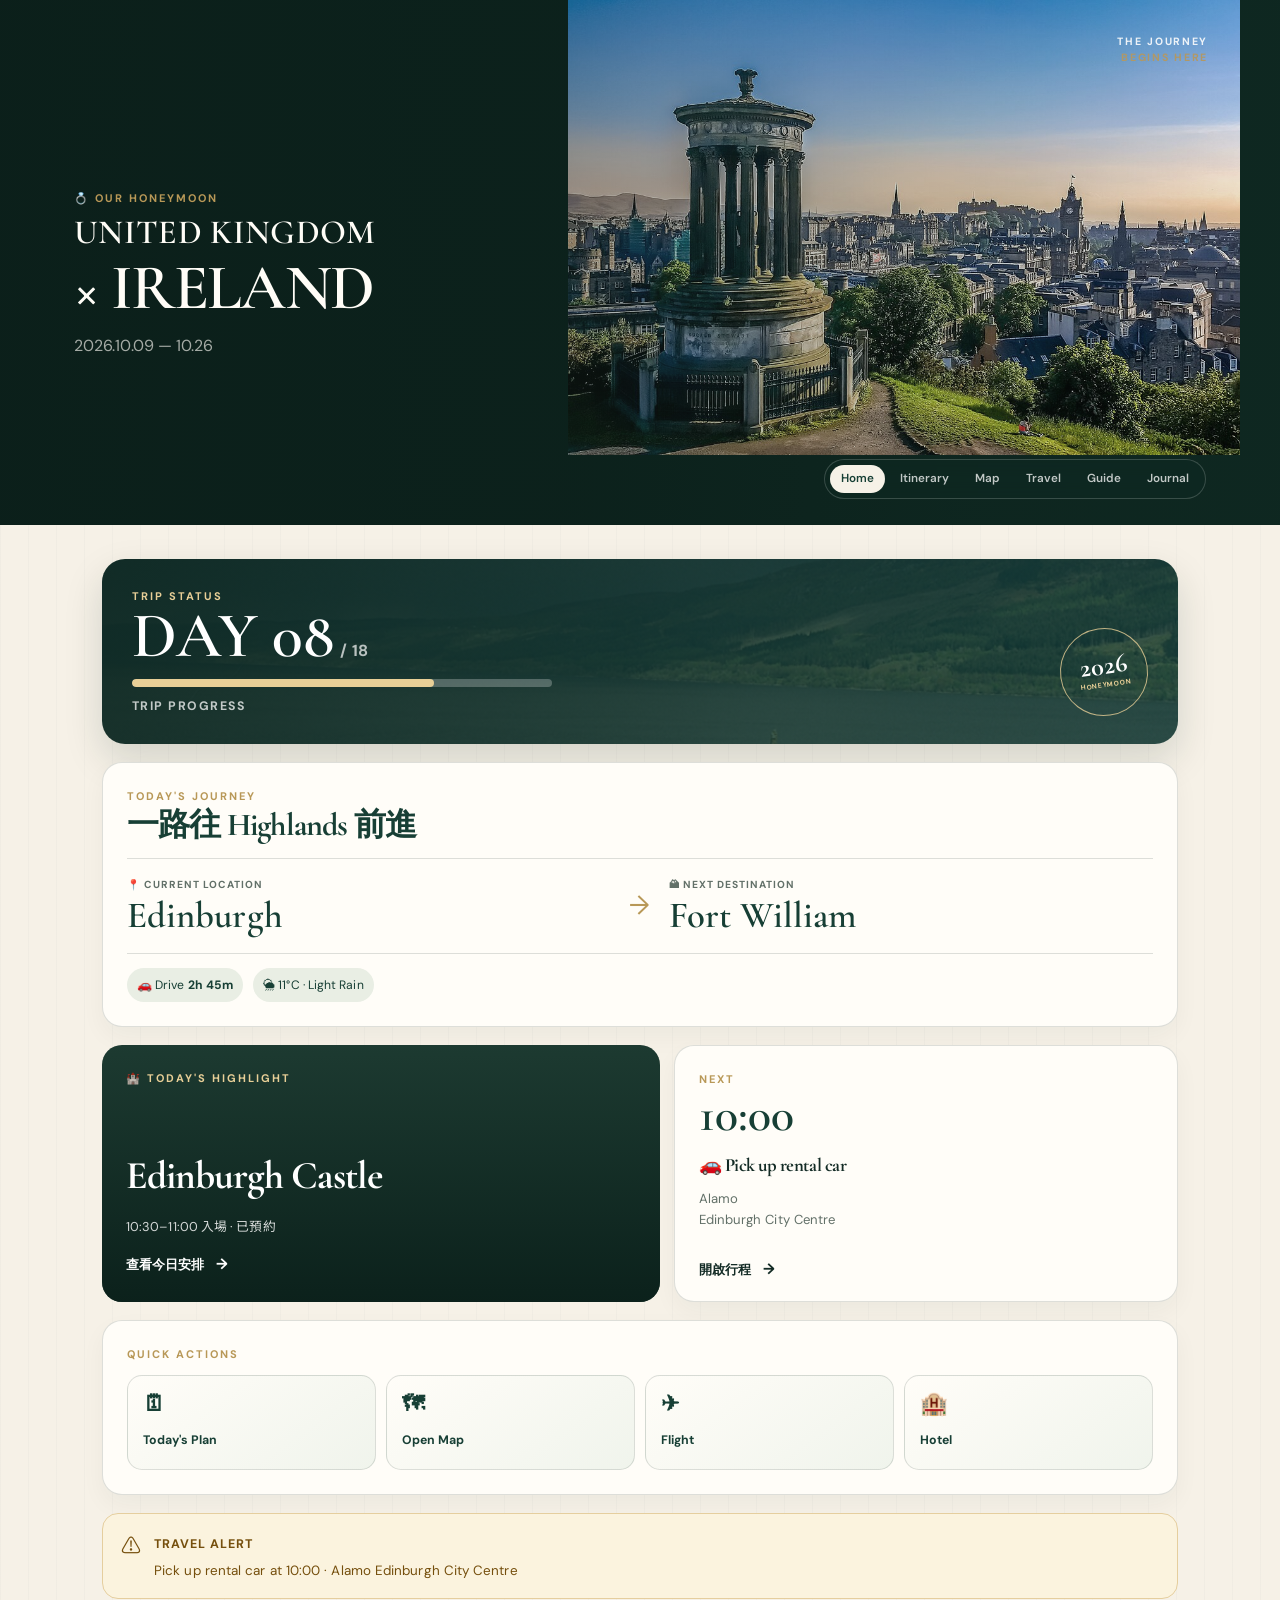
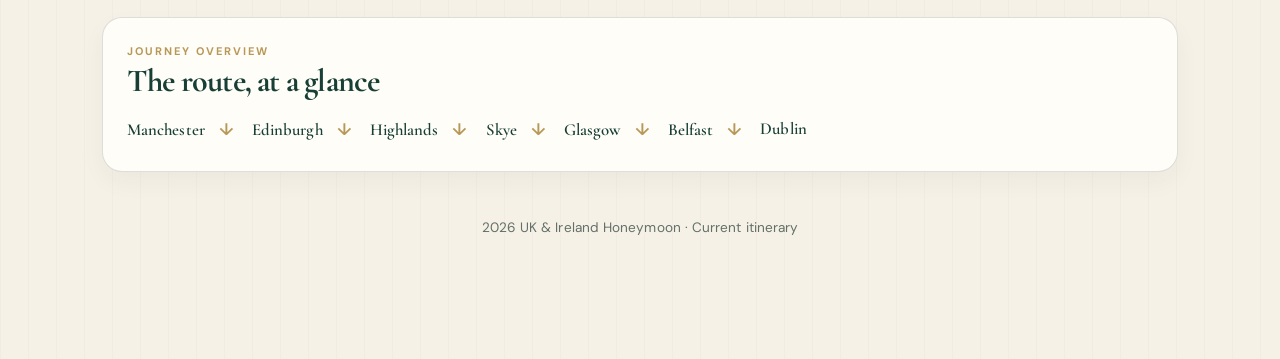
==== index.html @ 70e39053 "Add interactive honeymoon journey map" ====
<!DOCTYPE html>
<html lang="zh-Hant">
<head>
<meta charset="UTF-8">
<meta name="viewport" content="width=device-width, initial-scale=1.0">
<title>2026 英國・愛爾蘭蜜月｜Honeymoon Travel Journal</title>
<meta name="theme-color" content="#173f35">
<link rel="preconnect" href="https://fonts.googleapis.com">
<link rel="preconnect" href="https://fonts.gstatic.com" crossorigin>
<link href="https://fonts.googleapis.com/css2?family=Cormorant+Garamond:ital,wght@0,500;0,600;0,700;1,600&family=DM+Sans:wght@400;500;600;700&family=Noto+Sans+TC:wght@400;500;600;700&display=swap" rel="stylesheet">
<link rel="stylesheet" href="https://unpkg.com/leaflet@1.9.4/dist/leaflet.css">
<link rel="stylesheet" href="styles/app.css">
</head>
<body>
<div id="app"></div>
<script defer src="https://unpkg.com/leaflet@1.9.4/dist/leaflet.js"></script>
<script defer src="js/data/itinerary-data.js"></script>
<script defer src="js/components.js"></script>
<script defer src="js/app.js"></script>
<script defer src="js/journey-map.js"></script>
</body>
</html>
---- styles/app.css ----
:root {
    --bg: #f4f5f7;
    --card: #ffffff;
    --text: #202124;
    --muted: #6b7280;
    --border: #e1e4e8;
    --accent: #263238;
    --accent-light: #eceff1;

    --green: #2e7d32;
    --green-bg: #e8f5e9;

    --yellow: #a16207;
    --yellow-bg: #fff8e1;

    --blue: #1565c0;
    --blue-bg: #e3f2fd;

    --purple: #6a1b9a;
    --purple-bg: #f3e5f5;

    --red: #b91c1c;
    --red-bg: #ffebee;
}

* {
    box-sizing: border-box;
}

html {
    scroll-behavior: smooth;
}

body {
    margin: 0;
    background: var(--bg);
    color: var(--text);

    font-family:
        -apple-system,
        BlinkMacSystemFont,
        "Segoe UI",
        "Noto Sans TC",
        "Microsoft JhengHei",
        sans-serif;

    line-height: 1.65;
}

/* ==================================================
   HERO
================================================== */

.hero {
    background: linear-gradient(135deg, #263238, #455a64);
    color: white;
    padding: 42px 20px 36px;
}

.hero-inner {
    max-width: 1100px;
    margin: auto;
}

.hero h1 {
    margin: 0;
    font-size: clamp(2rem, 5vw, 3.2rem);
    letter-spacing: 1px;
}

.hero p {
    margin: 8px 0 0;
    opacity: .82;
}

.trip-summary {
    display: flex;
    flex-wrap: wrap;
    gap: 10px;
    margin-top: 24px;
}

.summary-pill {
    background: rgba(255,255,255,.12);
    border: 1px solid rgba(255,255,255,.18);
    padding: 7px 13px;
    border-radius: 999px;
    font-size: .9rem;
}

/* ==================================================
   MAIN
================================================== */

.container {
    max-width: 1100px;
    margin: auto;
    padding: 20px 16px 60px;
}

/* ==================================================
   TAB BAR
================================================== */

.tabs-wrapper {
    position: sticky;
    top: 0;
    z-index: 50;

    background: rgba(244,245,247,.96);
    backdrop-filter: blur(12px);

    border-bottom: 1px solid var(--border);
}

.skip-link {
    position: absolute;
    left: 12px;
    top: -48px;
    z-index: 100;
    padding: 8px 12px;
    border-radius: 8px;
    background: var(--accent);
    color: #fff;
    text-decoration: none;
    font-weight: 700;
}

.skip-link:focus {
    top: 12px;
}

.tabs {
    max-width: 1100px;
    margin: auto;

    display: flex;
    gap: 7px;

    overflow-x: auto;
    overflow-y: hidden;

    padding: 10px 8px 12px;

    scrollbar-width: thin;
    scrollbar-color: #9aa0a6 #e5e7eb;

    -webkit-overflow-scrolling: touch;

    white-space: nowrap;
}

.tabs::-webkit-scrollbar {
    height: 7px;
}

.tabs::-webkit-scrollbar-track {
    background: #e5e7eb;
    border-radius: 10px;
}

.tabs::-webkit-scrollbar-thumb {
    background: #9aa0a6;
    border-radius: 10px;
}

.tabs::-webkit-scrollbar-thumb:hover {
    background: #6b7280;
}

.tab {
    flex: 0 0 auto;

    border: 1px solid var(--border);
    background: white;
    color: var(--text);

    border-radius: 10px;

    padding: 8px 14px;

    cursor: pointer;

    font-family: inherit;
    font-size: .9rem;

    transition: .2s;
    white-space: nowrap;
}

.tab:hover {
    background: var(--accent-light);
}

.tab.active {
    background: var(--accent);
    color: white;
    border-color: var(--accent);
}

.tab:focus-visible,
.map-link:focus-visible,
.skip-link:focus-visible {
    outline: 3px solid #f59e0b;
    outline-offset: 2px;
}

/* ==================================================
   TAB CONTENT
================================================== */

.tab-content {
    display: none;
    animation: fade .25s ease;
}

.tab-content.active {
    display: block;
}

@keyframes fade {
    from {
        opacity: 0;
        transform: translateY(4px);
    }

    to {
        opacity: 1;
        transform: translateY(0);
    }
}

/* ==================================================
   DAY HEADER
================================================== */

.day-header {
    margin: 25px 0 18px;
}

.day-header .date {
    font-size: .95rem;
    color: var(--muted);
}

.sun-times {
    margin-top: 4px;
    color: var(--muted);
    font-size: .82rem;
}

.day-header h2 {
    margin: 3px 0;
    font-size: clamp(1.7rem, 4vw, 2.4rem);
}

.day-header .route {
    color: var(--muted);
}

.souvenir-hint {
    margin-top: 5px;
    color: #7c3aed;
    font-size: .82rem;
    font-weight: 700;
}

/* ==================================================
   CARD
================================================== */

.card {
    background: var(--card);
    border: 1px solid var(--border);

    border-radius: 16px;

    padding: 20px;
    margin: 15px 0;

    box-shadow: 0 3px 12px rgba(0,0,0,.04);
}

.card h3 {
    margin-top: 0;
    margin-bottom: 12px;
}

.grid {
    display: grid;
    grid-template-columns: repeat(2, minmax(0,1fr));
    gap: 15px;
}

@media (max-width: 700px) {
    .grid {
        grid-template-columns: 1fr;
    }
}

/* ==================================================
   TIMELINE
================================================== */

.timeline {
    position: relative;
    margin-top: 10px;
}

.timeline-item {
    display: grid;

    grid-template-columns: 130px minmax(0, 1fr);

    gap: 14px;

    position: relative;

    padding-bottom: 20px;
}

.timeline-item:last-child {
    padding-bottom: 0;
}

.timeline-item::before {
    content: "";

    position: absolute;

    left: 124px;
    top: 26px;
    bottom: 0;

    width: 1px;

    background: var(--border);
}

.timeline-item:last-child::before {
    display: none;
}

.time {
    font-weight: 700;
    color: var(--accent);

    text-align: right;

    padding: 2px 20px 0 0;
    white-space: nowrap;
}

.timeline-dot {
    position: absolute;

    left: 119px;
    top: 7px;

    width: 11px;
    height: 11px;

    background: var(--accent);

    border-radius: 50%;

    border: 2px solid white;

    box-shadow: 0 0 0 1px var(--accent);
}

.event {
    padding-left: 10px;
}

.event-title {
    font-weight: 700;
    font-size: 1.05rem;
    line-height: 1.45;
}

.event-title .optional {
    display: block;
    color: var(--muted);
    font-size: .86rem;
    font-weight: 600;
    margin-bottom: 2px;
}

.event-detail {
    color: var(--muted);
    font-size: .93rem;
    margin-top: 6px;
    line-height: 1.6;
}

/* ==================================================
   STATUS BADGES
================================================== */

.badge {
    display: inline-block;

    padding: 2px 8px;

    border-radius: 999px;

    font-size: .78rem;

    margin-left: 5px;

    vertical-align: middle;
}

.confirmed {
    background: var(--green-bg);
    color: var(--green);
}

.pending {
    background: var(--yellow-bg);
    color: var(--yellow);
}

.alt {
    background: var(--blue-bg);
    color: var(--blue);
}

.flight {
    background: var(--purple-bg);
    color: var(--purple);
}

.warning {
    background: var(--red-bg);
    color: var(--red);
}

/* ==================================================
   NOTES
================================================== */

.note {
    border-radius: 12px;

    padding: 13px 15px;

    margin-top: 13px;

    font-size: .94rem;
}

.note-yellow {
    background: var(--yellow-bg);
    border-left: 4px solid #eab308;
}

.note-blue {
    background: var(--blue-bg);
    border-left: 4px solid #2196f3;
}

.note-green {
    background: var(--green-bg);
    border-left: 4px solid #43a047;
}

.note-red {
    background: var(--red-bg);
    border-left: 4px solid #e53935;
}

.note-purple {
    background: var(--purple-bg);
    border-left: 4px solid #8e24aa;
}

/* ==================================================
   FLIGHT CARD
================================================== */

.flight-card {
    display: grid;

    grid-template-columns: 210px minmax(220px, 1fr) 110px;

    gap: 24px;

    align-items: center;

    padding: 20px 0;

    border-bottom: 1px solid var(--border);
}

.flight-card:last-child {
    border-bottom: none;
}

.flight-card.featured {
    padding: 18px 0;
}

/* Daily itinerary flight card */
.flight-card.day-flight {
    grid-template-columns: 180px minmax(240px, 1fr) 150px;
    gap: 0;
    overflow: hidden;
    margin-top: 14px;
    padding: 0;
    border: 1px solid #d8dee8;
    border-radius: 16px;
    background: #fff;
    box-shadow: 0 8px 22px rgba(15, 23, 42, .07);
}

.day-flight > div {
    padding: 20px;
}

.day-flight > div:first-child {
    align-self: stretch;
    display: flex;
    flex-direction: column;
    justify-content: center;
    background: #f8fafc;
}

.day-flight > div:nth-child(2) {
    align-self: center;
}

.day-flight > div:nth-child(2) .flight-route {
    font-size: 1.08rem;
}

.day-flight > div:nth-child(2) .flight-time {
    margin-top: 3px;
    color: #111827;
    font-size: 1.25rem;
    font-weight: 850;
}

.day-flight > div:nth-child(2) .flight-duration {
    margin-top: 6px;
}

.day-flight .flight-meta {
    position: relative;
    align-self: stretch;
    display: flex;
    flex-direction: column;
    justify-content: center;
    padding-left: 27px;
    border-left: 2px dashed #d8dee8;
    text-align: left;
    background: rgba(248, 250, 252, .72);
}

.day-flight .flight-meta::before {
    content: "CABIN / AIRCRAFT";
    margin-bottom: 7px;
    color: #94a3b8;
    font-size: .63rem;
    font-weight: 900;
    letter-spacing: .08em;
}

.day-flight.featured {
    border-color: #d8b4fe;
    background: linear-gradient(110deg, #fff 70%, #faf5ff);
}

.flight-identity {
    display: grid;
    grid-template-columns: 104px 1fr;
    gap: 12px;
    align-items: center;
}

.airline-logo {
    width: 104px;
    height: 48px;
    display: grid;
    place-items: center;
    padding: 9px 10px;
    border: 1px solid var(--border);
    border-radius: 12px;
    background: #fff;
    box-shadow: 0 5px 14px rgba(15, 23, 42, .08);
}

.airline-logo img {
    display: block;
    width: 100%;
    height: 100%;
    object-fit: contain;
}

.airline-name {
    color: var(--muted);
    font-size: .76rem;
    font-weight: 700;
    margin-top: 2px;
}

.flight-code {
    font-size: 1.15rem;
    font-weight: 800;
}

.flight-code-row {
    display: flex;
    align-items: center;
    gap: 7px;
    flex-wrap: wrap;
}

.flight-route {
    font-weight: 700;
}

.flight-time {
    color: var(--muted);
    font-size: .9rem;
}

.flight-meta {
    text-align: right;
    font-size: .9rem;
}

.cabin {
    font-weight: 700;
}

.aircraft {
    color: var(--muted);
}

.flight-duration {
    font-weight: 700;
    font-size: .88rem;
    color: var(--muted);
}

.flight-aircraft-full {
    color: var(--muted);
    font-size: .82rem;
}

.flight-ticket-list {
    display: grid;
    gap: 14px;
    margin: 18px 0;
}

.flight-card.flight-ticket {
    position: relative;
    grid-template-columns: 230px minmax(220px, 1fr) 180px;
    gap: 0;
    overflow: hidden;
    padding: 0;
    border: 1px solid #d8dee8;
    border-radius: 17px;
    background: #fff;
    box-shadow: 0 8px 22px rgba(15, 23, 42, .07);
}

.flight-card.flight-ticket:last-child {
    border-bottom: 1px solid #d8dee8;
}

.flight-card.flight-ticket.featured {
    padding: 0;
    border-color: #d8b4fe;
    background: linear-gradient(110deg, #fff 70%, #faf5ff);
}

.flight-ticket .flight-identity {
    align-self: stretch;
    padding: 18px;
    background: #f8fafc;
}

.flight-ticket .flight-leg {
    align-self: center;
    padding: 18px 24px;
}

.flight-ticket .flight-route {
    font-size: 1.08rem;
    letter-spacing: .01em;
}

.flight-ticket .flight-time {
    margin-top: 4px;
    color: #111827;
    font-size: 1.05rem;
    font-weight: 800;
}

.flight-ticket .flight-duration {
    margin-top: 6px;
    color: var(--muted);
}

.flight-ticket .flight-duration::before {
    content: "✦ ";
    color: #7c3aed;
}

.flight-ticket .flight-meta {
    position: relative;
    align-self: stretch;
    display: flex;
    flex-direction: column;
    justify-content: center;
    padding: 18px 20px 18px 27px;
    border-left: 2px dashed #d8dee8;
    text-align: left;
    background: rgba(248, 250, 252, .7);
}

.flight-ticket .flight-meta::before {
    content: "CABIN / AIRCRAFT";
    margin-bottom: 8px;
    color: #94a3b8;
    font-size: .65rem;
    font-weight: 900;
    letter-spacing: .08em;
}

.flight-ticket .flight-meta::after {
    content: "";
    position: absolute;
    top: 50%;
    left: -7px;
    width: 12px;
    height: 12px;
    border: 1px solid #d8dee8;
    border-radius: 50%;
    background: #eef0f2;
    transform: translateY(-50%);
}

.flight-ticket .cabin {
    font-size: 1rem;
}

.flight-ticket .aircraft {
    margin-top: 3px;
    font-size: .82rem;
}

.flight-section-title {
    display: flex;
    align-items: center;
    justify-content: space-between;
    gap: 12px;
}

.flight-badge {
    display: inline-block;
    padding: 3px 9px;
    border-radius: 999px;
    font-size: .75rem;
    font-weight: 700;
    background: var(--purple-bg);
    color: var(--purple);
}

/* ==================================================
   FLIGHT ANALYSIS
================================================== */

.flight-stats {
    display: grid;
    grid-template-columns: repeat(4, minmax(0,1fr));
    gap: 12px;
    margin: 18px 0;
}

.flight-stat {
    background: #f8fafc;
    border: 1px solid var(--border);
    border-radius: 14px;
    padding: 14px;
}

.flight-stat .number {
    font-size: 1.5rem;
    font-weight: 800;
    line-height: 1.2;
}

.flight-stat .label {
    color: var(--muted);
    font-size: .84rem;
    margin-top: 4px;
}

.flight-highlight {
    display: grid;
    grid-template-columns: repeat(2, minmax(0,1fr));
    gap: 12px;
    margin-top: 15px;
}

.flight-highlight-item {
    border: 1px solid var(--border);
    border-radius: 13px;
    padding: 13px 15px;
    background: #fff;
}

.flight-highlight-title {
    font-weight: 800;
}

.flight-highlight-detail {
    color: var(--muted);
    font-size: .9rem;
}

.connection-strip {
    display: flex;
    flex-wrap: wrap;
    gap: 8px;
    margin-top: 14px;
}

.connection-chip {
    padding: 7px 10px;
    border-radius: 10px;
    background: #f8fafc;
    border: 1px solid var(--border);
    font-size: .85rem;
}

.layover-grid {
    display: grid;
    grid-template-columns: repeat(2, minmax(0, 1fr));
    gap: 12px;
    margin-top: 14px;
}

.place-photo {
    margin: 14px 0 18px;
    border-radius: 16px;
    overflow: hidden;
    border: 1px solid var(--border);
    background: var(--surface-soft);
}

.place-photo img {
    display: block;
    width: 100%;
    height: clamp(190px, 32vw, 360px);
    object-fit: cover;
}

.place-photo.compact img {
    height: clamp(170px, 24vw, 260px);
}

.place-photo figcaption {
    padding: 7px 11px;
    color: var(--muted);
    font-size: .72rem;
    text-align: right;
}

.place-photo figcaption a {
    color: inherit;
}

.point-photo-grid {
    display: grid;
    grid-template-columns: repeat(3, minmax(0, 1fr));
    gap: 10px;
    margin: 14px 0;
}

.point-photo-grid figure {
    margin: 0;
}

.point-photo-grid img {
    width: 100%;
    height: 150px;
    object-fit: cover;
    border-radius: 10px;
    display: block;
}

.point-photo-grid figcaption {
    font-size: .78rem;
    color: var(--muted);
    margin-top: 4px;
}

@media (max-width: 700px) {
    .point-photo-grid {
        grid-template-columns: repeat(2, minmax(0, 1fr));
    }
    .point-photo-grid img {
        height: 120px;
    }
}

.option-photo {
    display: block;
    width: 100%;
    height: 145px;
    object-fit: cover;
    border-radius: 10px;
    margin: 10px 0 8px;
}

.layover-option {
    padding: 16px;
    border: 1px solid var(--border);
    border-radius: 14px;
    background: #fff;
}

.layover-option.recommended {
    border-color: #86efac;
    background: linear-gradient(135deg, #f0fdf4, #fff);
}

.layover-option-title {
    font-weight: 850;
}

.layover-option-meta {
    margin-top: 5px;
    color: var(--muted);
    font-size: .84rem;
}

.layover-option a {
    display: inline-block;
    margin-top: 10px;
    color: #2563eb;
    font-size: .84rem;
    font-weight: 800;
    text-decoration: none;
}

.layover-option a:hover {
    text-decoration: underline;
}

/* ==================================================
   RAIL TICKET
================================================== */

.rail-ticket {
    display: grid;
    grid-template-columns: 150px minmax(0, 1fr);
    overflow: hidden;
    margin: 18px 0 4px;
    border: 1px solid #c7d2fe;
    border-radius: 20px;
    background: linear-gradient(135deg, #ffffff, #f8faff);
    box-shadow: 0 14px 35px rgba(49, 46, 129, .12);
}

.rail-ticket-stub {
    position: relative;
    display: flex;
    flex-direction: column;
    justify-content: space-between;
    min-height: 230px;
    padding: 22px;
    color: #fff;
    background: linear-gradient(160deg, #312e81, #5b21b6);
}

.rail-ticket-stub::after {
    content: "";
    position: absolute;
    top: 14px;
    right: -1px;
    bottom: 14px;
    border-right: 2px dashed rgba(255,255,255,.55);
}

.rail-ticket-status {
    width: fit-content;
    padding: 5px 9px;
    border-radius: 999px;
    background: #dcfce7;
    color: #166534;
    font-size: .74rem;
    font-weight: 900;
}

.rail-ticket-code {
    font-size: 1.75rem;
    font-weight: 900;
    letter-spacing: -.04em;
}

.rail-ticket-operator {
    font-size: .76rem;
    color: rgba(255,255,255,.78);
}

.rail-ticket-main {
    padding: 22px 26px;
}

.rail-ticket-date {
    display: flex;
    justify-content: space-between;
    gap: 12px;
    color: var(--muted);
    font-size: .82rem;
    font-weight: 700;
    text-transform: uppercase;
    letter-spacing: .04em;
}

.rail-ticket-route {
    display: grid;
    grid-template-columns: minmax(0, 1fr) 90px minmax(0, 1fr);
    gap: 14px;
    align-items: center;
    margin: 25px 0;
}

.rail-ticket-stop:last-child {
    text-align: right;
}

.rail-ticket-time {
    font-size: clamp(2rem, 5vw, 3.1rem);
    font-weight: 900;
    line-height: 1;
    letter-spacing: -.05em;
}

.rail-ticket-station {
    margin-top: 7px;
    color: var(--muted);
    font-size: .86rem;
    font-weight: 700;
}

.rail-ticket-line {
    text-align: center;
    color: #4f46e5;
    font-size: 1.35rem;
}

.rail-ticket-line::after {
    content: "";
    display: block;
    height: 2px;
    margin-top: -12px;
    background: linear-gradient(90deg, #c7d2fe, #4f46e5, #c7d2fe);
}

.rail-ticket-details {
    display: flex;
    flex-wrap: wrap;
    gap: 8px;
}

.rail-ticket-detail {
    padding: 7px 10px;
    border-radius: 9px;
    background: #eef2ff;
    color: #3730a3;
    font-size: .8rem;
    font-weight: 800;
}

/* ==================================================
   MATCH HERO
================================================== */

.match-hero {
    position: relative;
    overflow: hidden;
    border-radius: 18px;
    min-height: 390px;
    margin: 18px 0;
    background: #263238;
    box-shadow: 0 8px 25px rgba(0,0,0,.12);
}

.match-image {
    width: 100%;
    height: 390px;
    object-fit: cover;
    display: block;
}

.match-overlay {
    position: absolute;
    inset: 0;

    display: flex;
    flex-direction: column;
    justify-content: center;

    padding: 30px;

    color: white;

    background:
        linear-gradient(
            90deg,
            rgba(0,0,0,.82) 0%,
            rgba(0,0,0,.58) 48%,
            rgba(0,0,0,.20) 100%
        );
}

.match-competition {
    font-size: .8rem;
    letter-spacing: 1.5px;
    font-weight: 800;
    opacity: .8;
    margin-bottom: 18px;
}

.match-teams {
    display: flex;
    align-items: center;
    gap: 20px;
}

.match-team {
    min-width: 180px;
}

.team-name {
    font-size: clamp(1.5rem, 4vw, 2.5rem);
    font-weight: 900;
    line-height: 1.15;
}

.team-role {
    margin-top: 5px;
    font-size: .72rem;
    font-weight: 800;
    letter-spacing: 1px;
    opacity: .65;
}

.match-vs {
    font-size: 1.4rem;
    font-weight: 900;
    opacity: .7;
}

.match-date {
    margin-top: 22px;
    font-size: .95rem;
}

.match-time {
    margin-top: 2px;
    font-size: 2rem;
    font-weight: 900;
}

.match-time span {
    font-size: .85rem;
    opacity: .7;
    margin-left: 4px;
}

.match-venue {
    margin-top: 5px;
    font-size: .95rem;
    opacity: .85;
}

/* ==================================================
   MATCH INFO
================================================== */

.match-info-grid {
    display: grid;
    grid-template-columns: repeat(4, minmax(0,1fr));
    gap: 10px;
    margin: 15px 0;
}

.match-info-card {
    background: white;
    border: 1px solid var(--border);
    border-radius: 13px;
    padding: 13px;

    display: flex;
    align-items: center;
    gap: 10px;
}

.match-info-icon {
    font-size: 1.4rem;
}

.match-info-label {
    color: var(--muted);
    font-size: .75rem;
}

.match-info-value {
    font-weight: 800;
    font-size: .9rem;
}

/* ==================================================
   MATCH SCOREBOARD
================================================== */

.match-scoreboard {
    display: grid;
    grid-template-columns: 1fr 130px 1fr;
    align-items: center;

    background: #f8fafc;
    border: 1px solid var(--border);
    border-radius: 15px;

    padding: 20px;
    margin: 15px 0;
}

.match-side {
    text-align: center;
}

.match-side-name {
    font-weight: 900;
    font-size: 1.15rem;
}

.match-side-label {
    color: var(--muted);
    font-size: .8rem;
    margin-top: 3px;
}

.match-center {
    text-align: center;
}

.match-center-date {
    color: var(--muted);
    font-size: .8rem;
}

.match-center-vs {
    font-size: 1.5rem;
    font-weight: 900;
    margin: 3px 0;
}

.match-center-time {
    font-weight: 800;
}

/* ==================================================
   OVERVIEW
================================================== */

.overview-table {
    width: 100%;

    border-collapse: collapse;

    background: white;

    border-radius: 14px;

    overflow: hidden;

    border: 1px solid var(--border);
}

.overview-table th,
.overview-table td {
    padding: 11px 13px;

    border-bottom: 1px solid var(--border);

    text-align: left;

    vertical-align: top;
}

.overview-table th {
    background: #eef0f2;
}

.overview-table tr:last-child td {
    border-bottom: none;
}

.stay-grid {
    display: grid;
    grid-template-columns: repeat(2, minmax(0, 1fr));
    gap: 12px;
    margin-top: 16px;
}

.stay-card {
    padding: 15px;
    border: 1px solid var(--border);
    border-radius: 14px;
    background: #fff;
}

.stay-card.confirmed-stay {
    border-color: #86efac;
    background: linear-gradient(135deg, #f0fdf4, #fff);
}

.stay-card-head {
    display: flex;
    align-items: center;
    justify-content: space-between;
    gap: 10px;
    margin-bottom: 7px;
}

.stay-date {
    color: var(--muted);
    font-size: .8rem;
    font-weight: 800;
}

.stay-name {
    font-weight: 850;
}

.stay-address {
    margin-top: 5px;
    color: var(--muted);
    font-size: .85rem;
}

.map-link {
    display: inline-block;
    margin-top: 9px;
    color: #2563eb;
    font-size: .84rem;
    font-weight: 800;
    text-decoration: none;
}

.map-link:hover {
    text-decoration: underline;
}

/* ==================================================
   IMAGE CREDIT
================================================== */

.image-credit {
    margin: 15px 0 0;
    color: var(--muted);
    font-size: .75rem;
}

/* ==================================================
   FOOTER
================================================== */

.footer {
    text-align: center;

    color: var(--muted);

    margin-top: 45px;

    font-size: .85rem;
}

/* ==================================================
   MOBILE
================================================== */

@media (max-width: 800px) {

    .flight-stats {
        grid-template-columns: repeat(2, minmax(0,1fr));
    }

    .match-info-grid {
        grid-template-columns: repeat(2, minmax(0,1fr));
    }

    .layover-grid {
        grid-template-columns: 1fr;
    }
}

@media (max-width: 650px) {

    .flight-card {
        grid-template-columns: 1fr auto;
        gap: 14px;
        align-items: start;
    }

    .flight-identity {
        grid-column: 1 / -1;
    }

    .flight-meta {
        grid-column: 2;
        grid-row: 2;
    }

    .flight-card.day-flight {
        grid-template-columns: 1fr;
        gap: 0;
    }

    .day-flight > div,
    .day-flight .flight-meta {
        grid-column: 1;
        padding: 15px 16px;
    }

    .day-flight .flight-meta {
        grid-row: auto;
        flex-direction: row;
        align-items: center;
        justify-content: flex-start;
        gap: 8px;
        border-top: 2px dashed #d8dee8;
        border-left: 0;
    }

    .day-flight .flight-meta::before {
        margin: 0 auto 0 0;
    }

    .flight-card.flight-ticket {
        grid-template-columns: 1fr;
    }

    .flight-ticket .flight-identity,
    .flight-ticket .flight-leg,
    .flight-ticket .flight-meta {
        grid-column: 1;
    }

    .flight-ticket .flight-identity {
        padding: 15px;
    }

    .flight-ticket .flight-leg {
        padding: 16px;
    }

    .flight-ticket .flight-meta {
        grid-row: auto;
        flex-direction: row;
        align-items: center;
        justify-content: flex-start;
        gap: 8px;
        padding: 13px 16px;
        border-top: 2px dashed #d8dee8;
        border-left: 0;
    }

    .flight-ticket .flight-meta::before {
        margin: 0 auto 0 0;
    }

    .flight-ticket .flight-meta::after {
        top: -7px;
        left: 50%;
        transform: translateX(-50%);
    }

    .flight-ticket .aircraft {
        margin-top: 0;
    }

}

@media (max-width: 600px) {

    .hero {
        padding: 30px 16px;
    }

    .container {
        padding: 14px 10px 50px;
    }

    .card {
        padding: 16px;
        border-radius: 13px;
    }

    .timeline-item {
        grid-template-columns: 108px minmax(0, 1fr);
    }

    .timeline-item::before {
        left: 102px;
    }

    .timeline-dot {
        left: 97px;
    }

    .time {
        font-size: .82rem;
        padding-right: 12px;
        white-space: normal;
        overflow-wrap: anywhere;
        word-break: break-word;
        line-height: 1.35;
    }

    .event {
        min-width: 0;
        padding-left: 4px;
    }

    .event-detail,
    .event-title,
    .note,
    .map-link {
        overflow-wrap: anywhere;
        word-break: break-word;
    }

    .note {
        font-size: .9rem;
        line-height: 1.55;
    }

    .place-photo,
    .place-photo img,
    .point-photo-grid img {
        max-width: 100%;
        height: auto;
    }

    .overview-table {
        font-size: .88rem;
        display: block;
        width: 100%;
        overflow-x: auto;
        -webkit-overflow-scrolling: touch;
    }

    .overview-table th,
    .overview-table td {
        padding: 9px;
    }

    .flight-card,
    .flight-ticket,
    .rail-ticket,
    .match-hero,
    .match-image {
        max-width: 100%;
    }

    .stay-grid {
        grid-template-columns: 1fr;
    }

    .flight-highlight {
        grid-template-columns: 1fr;
    }

    .rail-ticket {
        grid-template-columns: 1fr;
    }

    .rail-ticket-stub {
        min-height: 0;
        padding: 16px 18px;
        flex-direction: row;
        align-items: center;
        gap: 12px;
    }

    .rail-ticket-stub::after {
        top: auto;
        left: 14px;
        right: 14px;
        bottom: -1px;
        border-right: 0;
        border-bottom: 2px dashed rgba(255,255,255,.55);
    }

    .rail-ticket-main {
        padding: 20px 18px;
    }

    .rail-ticket-route {
        grid-template-columns: 1fr 46px 1fr;
        gap: 7px;
        margin: 22px 0;
    }

    .rail-ticket-time {
        font-size: 2rem;
    }

    .rail-ticket-station {
        font-size: .72rem;
    }

    .match-hero,
    .match-image {
        min-height: 430px;
        height: 430px;
    }

    .match-overlay {
        padding: 22px;
        justify-content: flex-end;
        padding-bottom: 28px;
    }

    .match-teams {
        display: grid;
        grid-template-columns: minmax(0, 1fr) auto minmax(0, 1fr);
        gap: 10px;
        width: 100%;
    }

    .match-team {
        min-width: 0;
        text-align: center;
    }

    .team-name {
        font-size: 1.35rem;
        overflow-wrap: anywhere;
    }

    .match-vs {
        font-size: 1rem;
    }

    .match-scoreboard {
        grid-template-columns: 1fr;
        gap: 14px;
    }

    .match-center {
        order: -1;
    }
}

/* ==================================================
   2026 HONEYMOON JOURNAL APP SHELL
================================================== */
:root {
    --ink: #132b25;
    --forest: #173f35;
    --forest-deep: #0f2922;
    --navy: #14283a;
    --ivory: #f6f1e7;
    --paper: #fffdf8;
    --sage: #aab8a0;
    --sage-soft: #e9eee4;
    --gold: #b89857;
    --gold-soft: #f1e7cf;
    --line: rgba(20, 40, 32, .14);
    --bg: var(--ivory);
    --card: var(--paper);
    --text: var(--ink);
    --muted: #627068;
    --border: var(--line);
    --accent: var(--forest);
    --accent-light: var(--sage-soft);
}

body {
    font-family: "DM Sans", "Noto Sans TC", -apple-system, BlinkMacSystemFont, "Segoe UI", sans-serif;
    letter-spacing: .005em;
    background:
        radial-gradient(circle at 8% 0%, rgba(184, 152, 87, .11), transparent 23rem),
        linear-gradient(90deg, rgba(23,63,53,.025) 1px, transparent 1px),
        var(--ivory);
    background-size: auto, 28px 28px, auto;
}

h1, h2, h3, .hero h1, .day-header h2, .section-heading h2 {
    font-family: "Cormorant Garamond", "Noto Serif TC", Georgia, serif;
    letter-spacing: -.025em;
}

.hero {
    position: relative;
    overflow: hidden;
    min-height: 525px;
    padding: 0;
    color: var(--paper);
    background: var(--forest-deep);
}

.hero::after {
    content: "";
    position: absolute;
    inset: 0;
    pointer-events: none;
    background: linear-gradient(90deg, rgba(11, 31, 26, .95) 0%, rgba(11,31,26,.78) 45%, rgba(11,31,26,.32) 75%, rgba(11,31,26,.18));
}

.hero-inner {
    position: relative;
    z-index: 1;
    display: grid;
    grid-template-columns: minmax(0, .96fr) minmax(350px, .7fr);
    max-width: 1200px;
    min-height: 455px;
    padding: 78px 34px 96px;
}

.hero-copy { align-self: end; max-width: 650px; }
.eyebrow, .dashboard-kicker {
    color: var(--gold);
    font-size: .69rem;
    font-weight: 700;
    letter-spacing: .18em;
    text-transform: uppercase;
}
.hero h1 {
    max-width: 610px;
    margin: 12px 0 10px;
    color: #fffdf7;
    font-size: clamp(3.1rem, 5vw, 4.75rem);
    font-weight: 600;
    line-height: .84;
}
.hero h1 span { display: block; font-size: .53em; margin-bottom: 13px; letter-spacing: .01em; }
.hero p { max-width: 450px; margin: 18px 0 0; color: rgba(255,253,247,.77); font-size: 1rem; }
.hero-visual {
    position: absolute;
    inset: 0 0 0 44%;
    background: linear-gradient(90deg, rgba(15,41,34,.36), rgba(15,41,34,.05)), url("../assets/trip/edinburgh.jpg") center / cover no-repeat;
    filter: saturate(.8) contrast(.98);
}
.hero-visual-label {
    position: absolute;
    right: 32px;
    top: 34px;
    color: rgba(255,255,255,.9);
    font-size: .66rem;
    font-weight: 700;
    letter-spacing: .16em;
    line-height: 1.55;
    text-align: right;
}
.hero-visual-label span { color: var(--gold); }
.trip-summary { gap: 8px; margin-top: 27px; }
.summary-pill {
    padding: 7px 11px;
    border: 1px solid rgba(255,253,247,.24);
    border-radius: 999px;
    color: rgba(255,253,247,.94);
    background: rgba(255,253,247,.07);
    font-size: .69rem;
    font-weight: 700;
    letter-spacing: .07em;
}

.journal-nav {
    position: absolute;
    z-index: 2;
    right: max(22px, calc((100vw - 1132px) / 2));
    bottom: 26px;
    display: flex;
    align-items: center;
    gap: 4px;
    padding: 5px;
    border: 1px solid rgba(255,255,255,.18);
    border-radius: 999px;
    background: rgba(15,41,34,.44);
    backdrop-filter: blur(10px);
}
.journal-nav button {
    border: 0;
    border-radius: 999px;
    padding: 8px 11px;
    color: rgba(255,255,255,.75);
    background: transparent;
    cursor: pointer;
    font: 600 .73rem/1 "DM Sans", sans-serif;
}
.journal-nav button:hover, .journal-nav button.active { color: var(--forest); background: var(--ivory); }

.container { max-width: 1120px; padding: 34px 22px 120px; }
.tabs-wrapper {
    top: 0;
    border: 0;
    background: rgba(246,241,231,.86);
    box-shadow: 0 1px 0 var(--line);
}
.tabs { max-width: 1120px; gap: 6px; padding: 11px 20px; scrollbar-width: none; }
.tabs::-webkit-scrollbar { display: none; }
.tab {
    border: 1px solid transparent;
    border-radius: 999px;
    padding: 7px 11px;
    color: #65736a;
    background: transparent;
    font-size: .76rem;
    font-weight: 700;
}
.tab:hover { color: var(--forest); background: var(--sage-soft); }
.tab.active { color: #fff; border-color: var(--forest); background: var(--forest); }
body:not(.app-itinerary) .tabs-wrapper { display: none; }

.home-dashboard { display: grid; gap: 26px; margin-bottom: 42px; }
.home-dashboard > *, .journal-welcome > *, .dashboard-grid > *, .section-heading > * { min-width: 0; }
.journal-welcome { display: grid; grid-template-columns: minmax(0, 1fr) 110px; gap: 22px; align-items: end; padding: 20px 2px 5px; }
.journal-welcome h2 { max-width: 650px; margin: 7px 0 9px; font-size: clamp(2.25rem, 4vw, 3.3rem); line-height: .95; color: var(--forest); }
.journal-welcome p { max-width: 650px; margin: 0; color: var(--muted); font-size: .93rem; }
.journal-stamp { display: grid; place-content: center; width: 96px; height: 96px; border: 1px solid var(--gold); border-radius: 50%; color: var(--forest); font: 700 1.7rem/.8 "Cormorant Garamond", serif; text-align: center; transform: rotate(-8deg); }
.journal-stamp span { margin-top: 6px; font: 700 .5rem/1 "DM Sans", sans-serif; letter-spacing: .12em; }
.dashboard-grid { display: grid; grid-template-columns: 1.15fr .85fr; gap: 14px; }
.dashboard-card { border: 1px solid var(--line); border-radius: 22px; padding: 25px; background: var(--paper); box-shadow: 0 13px 34px rgba(31,51,42,.06); }
.dashboard-route { color: #fff; background: linear-gradient(120deg, rgba(15,41,34,.94), rgba(23,63,53,.82)), url("../assets/trip/loch-ness.jpg") center / cover; }
.dashboard-route .dashboard-kicker { color: #e8cf97; }
.dashboard-route h3 { max-width: 510px; margin: 7px 0 18px; font-size: clamp(1.85rem, 3vw, 2.55rem); line-height: .96; }
.text-action { display: inline-flex; gap: 12px; align-items: center; border: 0; padding: 0; color: inherit; background: transparent; cursor: pointer; font: 700 .82rem/1 "DM Sans", sans-serif; }
.text-action span { font-size: 1.15em; transition: transform .2s; }
.text-action:hover span { transform: translateX(4px); }
.dashboard-stats { display: grid; grid-template-columns: 1fr; gap: 10px; }
.dashboard-stats > div { display: grid; grid-template-columns: 56px 1fr; gap: 11px; align-items: baseline; padding-bottom: 10px; border-bottom: 1px solid var(--line); }
.dashboard-stats > div:last-child { padding-bottom: 0; border-bottom: 0; }
.dashboard-stats strong { color: var(--forest); font: 700 2.6rem/.8 "Cormorant Garamond", serif; }
.dashboard-stats span { color: var(--muted); font-size: .77rem; font-weight: 700; letter-spacing: .04em; text-transform: uppercase; }
.section-heading { display: flex; align-items: end; justify-content: space-between; gap: 18px; margin-bottom: 13px; }
.section-heading h2 { margin: 5px 0 0; color: var(--forest); font-size: 2rem; line-height: .95; }
.section-count { color: var(--gold); font-size: .67rem; font-weight: 700; letter-spacing: .12em; white-space: nowrap; }
.moment-scroll { display: grid; grid-template-columns: repeat(3, 1fr); gap: 13px; }
.moment-card { position: relative; overflow: hidden; min-height: 195px; padding: 20px; border: 0; border-radius: 20px; color: #fff; text-align: left; cursor: pointer; background: #203f35 center / cover; }
.moment-card::before { content:""; position:absolute; inset:0; background: linear-gradient(0deg, rgba(8,28,23,.84), rgba(8,28,23,.08)); }
.moment-card > * { position: relative; z-index: 1; display: block; }
.castle-moment { background-image: url("../assets/trip/edinburgh-castle.jpg"); }
.match-moment { background-image: url("../assets/city-ground-nottingham.jpg"); }
.coast-moment { background-image: url("../assets/trip/belfast.png"); }
.moment-date { color: #e9cf97; font-size: .65rem; font-weight: 700; letter-spacing: .13em; }
.moment-card strong { margin-top: 45px; font: 600 1.8rem/.9 "Cormorant Garamond", serif; }
.moment-card strong + span { margin-top: 8px; color: rgba(255,255,255,.82); font-size: .73rem; }
.route-story { padding: 25px; border: 1px solid var(--line); border-radius: 22px; background: linear-gradient(135deg, rgba(234,238,228,.78), rgba(255,253,248,.95)); }
.route-track { display: grid; grid-template-columns: repeat(5, 1fr); gap: 10px; margin: 20px 0 0; padding: 0; list-style: none; }
.route-track li { position: relative; min-width: 0; padding: 0 10px 0 0; }
.route-track li:not(:last-child)::after { content:""; position:absolute; top:8px; right:0; width: 22px; border-top: 1px solid var(--gold); }
.route-track span { display: block; margin-bottom: 13px; color: var(--gold); font-size: .67rem; font-weight: 700; }
.route-track b { display: block; color: var(--forest); font-size: .82rem; line-height: 1.35; }
.route-track small { display:block; margin-top: 6px; color: var(--muted); font-size: .68rem; line-height: 1.4; }
.quick-links { display:grid; grid-template-columns: repeat(3,1fr); gap:12px; }
.quick-links a { display:grid; grid-template-columns: 27px 1fr auto; column-gap:10px; align-items:center; padding:17px; color:var(--forest); border:1px solid var(--line); border-radius:17px; background:var(--paper); text-decoration:none; transition:transform .2s, box-shadow .2s; }
.quick-links a:hover { transform: translateY(-2px); box-shadow: 0 10px 20px rgba(31,51,42,.08); }
.quick-links a > span { grid-row: span 2; font-size:1.35rem; }
.quick-links b { font-size:.84rem; }.quick-links small { color:var(--muted); font-size:.68rem; }.quick-links i { grid-column:3; grid-row:span 2; font-style:normal; }
.journal-note { padding: 28px 30px; border-left: 2px solid var(--gold); background: rgba(255,253,248,.68); }
.journal-note p { max-width:700px; margin:8px 0 0; color:var(--forest); font:600 clamp(1.35rem,2.5vw,1.85rem)/1.1 "Cormorant Garamond", serif; }

.day-header { position:relative; margin: 12px 0 18px; padding: 23px 24px; overflow:hidden; border:1px solid var(--line); border-radius:20px; color:#fff; background:linear-gradient(110deg,rgba(15,41,34,.95),rgba(23,63,53,.78)),url("../assets/trip/edinburgh.jpg") center/cover; }
.day-header::after { content:""; position:absolute; right:-24px; bottom:-56px; width:130px; height:130px; border:1px solid rgba(232,207,151,.65); border-radius:50%; }
.day-header > * { position:relative; z-index:1; }.day-header .date,.day-header .route,.sun-times { color:rgba(255,255,255,.78); }.day-header h2 { margin:3px 0 5px; font-size:clamp(2.1rem,5vw,3.4rem); line-height:.9; }
.card { border: 1px solid var(--line); border-radius: 18px; padding: 22px; box-shadow: 0 8px 25px rgba(31,51,42,.045); }
.card h3 { color:var(--forest); font-size:1.45rem; line-height:1; }
.badge { padding:4px 8px; font-size:.69rem; font-weight:700; letter-spacing:.02em; }.confirmed { color:#195743; background:#e5f0e7; }.pending {color:#855d19;background:#f8efd8;}.alt{color:#23537b;background:#e4eef5;}.flight{color:#4d3c73;background:#eee8f7;}.warning{color:#8e3d31;background:#f7e8e4;}
.note { border-radius: 12px; }.note-blue{background:#edf3f1;border-left-color:#508071}.note-green{background:#edf3e8;border-left-color:#719460}.note-yellow{background:#fbf3de;border-left-color:#b89857}.note-purple{background:#f1edf5;border-left-color:#76638f}.note-red{background:#f7ebe8;border-left-color:#a85749}
.map-link { color:#1b5d4b; text-underline-offset:3px; }.map-link:hover {color:#a27d37;}.stay-card {border-color:var(--line);background:#fffdf8}.stay-card.confirmed-stay{border-color:#b7c8b1;background:linear-gradient(135deg,#f5f8f1,#fffdf8)}
.overview-table { border-color:var(--line); }.overview-table th {color:var(--forest);background:#edf1ea;}
.flight-badge { color:#805c1d; background:#f2e8d2; border-color:transparent; }

.day-brief { display:none; }.progressive-toggle { display:none; }
.bottom-nav { display:none; }

@media (max-width: 760px) {
    body { background-size:auto, 22px 22px, auto; padding-bottom:78px; }
    .hero { min-height: 455px; }.hero-inner { display:block; min-height:455px; padding: 115px 21px 110px; }.hero-visual { inset:0; background-position:63% center; }.hero::after { background:linear-gradient(0deg,rgba(8,28,23,.96),rgba(8,28,23,.69) 54%,rgba(8,28,23,.28)); }.hero-copy {position:relative;z-index:1;}.hero h1{font-size:3.45rem;max-width:355px;}.hero h1 span{font-size:.5em;margin-bottom:11px;}.hero p{font-size:.86rem;}.hero-visual-label{right:20px;top:19px;font-size:.58rem}.trip-summary{margin-top:19px}.summary-pill{font-size:.59rem;padding:6px 8px}.journal-nav{display:none}
    .container { padding:22px 14px 104px; }.tabs-wrapper{position:sticky;top:0;z-index:48}.tabs{padding:10px 13px}.tab{font-size:.73rem;padding:8px 10px}
    .home-dashboard { gap:22px; margin-bottom:30px; }.journal-welcome { grid-template-columns:minmax(0,1fr) 72px; gap:13px; padding:6px 2px 0; }.journal-welcome h2 {font-size:2.3rem}.journal-welcome p{font-size:.85rem;line-height:1.65}.journal-stamp{width:70px;height:70px;font-size:1.3rem}.journal-stamp span{font-size:.4rem}
    .dashboard-grid{grid-template-columns:1fr;gap:10px}.dashboard-card{border-radius:18px;padding:21px}.dashboard-route h3{font-size:2rem}.dashboard-stats{grid-template-columns:repeat(3,1fr);gap:4px}.dashboard-stats>div{display:block;padding:0;border:0}.dashboard-stats strong{display:block;font-size:2.25rem}.dashboard-stats span{font-size:.56rem;line-height:1.25}
    .section-heading h2{font-size:1.85rem}.moment-scroll{display:flex;gap:12px;overflow:auto;margin:0 -14px;padding:0 14px 7px;scroll-snap-type:x mandatory;scrollbar-width:none}.moment-scroll::-webkit-scrollbar{display:none}.moment-card{flex:0 0 77%;min-height:202px;scroll-snap-align:start}.moment-card strong{margin-top:56px;font-size:2rem}.route-story{margin:0 -2px;padding:20px 18px;border-radius:18px}.route-track{grid-template-columns:1fr;gap:0;margin-top:16px}.route-track li{display:grid;grid-template-columns:31px 1fr;column-gap:11px;padding:0 0 16px}.route-track li:not(:last-child)::after{top:25px;left:11px;right:auto;width:1px;height:22px;border-top:0;border-left:1px solid var(--gold)}.route-track span{grid-row:span 2;margin:0}.route-track b{font-size:.86rem}.route-track small{grid-column:2;margin-top:3px}.quick-links{grid-template-columns:1fr;gap:8px}.quick-links a{padding:14px 15px}.journal-note{padding:23px 20px}.journal-note p{font-size:1.5rem}
    .day-header{margin:2px 0 14px;padding:20px 18px;border-radius:17px}.day-header h2{font-size:2.2rem}.day-header .date{font-size:.78rem}.sun-times{font-size:.7rem}.card{padding:18px 16px;border-radius:16px}.card h3{font-size:1.35rem}
    .timeline-item{grid-template-columns:71px minmax(0,1fr);gap:10px;padding-bottom:18px}.timeline-item::before{left:65px;top:24px}.timeline-dot{left:60px;width:10px;height:10px}.time{padding-right:10px;font-size:.72rem}.event{padding-left:6px}.event-title{font-size:.98rem}.event-detail{font-size:.84rem}.flight-card.day-flight{border-radius:15px}
    .day-brief{display:grid;grid-template-columns:1fr auto;gap:13px;align-items:end;padding:16px 2px 4px}.day-brief-label{color:var(--gold);font-size:.65rem;font-weight:700;letter-spacing:.13em}.day-brief-focus{margin-top:4px;color:var(--forest);font:600 1.32rem/1.02 "Cormorant Garamond",serif}.day-brief-route{margin-top:6px;color:var(--muted);font-size:.76rem}.day-brief button{border:1px solid var(--forest);border-radius:999px;padding:8px 10px;color:var(--forest);background:transparent;font:700 .67rem/1 "DM Sans",sans-serif}
    .tab-content:not(#overview) .card.progressive-card.is-collapsed > :not(h3,.progressive-toggle){display:none}.tab-content:not(#overview) .card.progressive-card.is-collapsed{padding-bottom:14px}.progressive-toggle{display:inline-flex;align-items:center;gap:6px;margin-top:3px;border:0;padding:6px 0;color:var(--forest);background:transparent;font:700 .76rem/1 "DM Sans",sans-serif;cursor:pointer}.progressive-toggle::after{content:"↓";font-size:1rem}.progressive-card:not(.is-collapsed) .progressive-toggle::after{content:"↑"}
    .bottom-nav{position:fixed;z-index:80;left:10px;right:10px;bottom:max(10px, env(safe-area-inset-bottom));display:grid;grid-template-columns:repeat(6,1fr);padding:7px 4px 5px;border:1px solid rgba(20,40,32,.14);border-radius:20px;background:rgba(255,253,248,.94);box-shadow:0 12px 32px rgba(15,41,34,.16);backdrop-filter:blur(16px)}.bottom-nav-item{display:grid;place-items:center;gap:2px;min-width:0;border:0;border-radius:13px;padding:5px 2px;color:#6a746c;background:transparent;cursor:pointer}.bottom-nav-item span{font:500 1.25rem/1 "Cormorant Garamond",serif}.bottom-nav-item b{max-width:100%;overflow:hidden;font:700 .52rem/1 "DM Sans",sans-serif;letter-spacing:-.02em;white-space:nowrap}.bottom-nav-item.active{color:var(--forest);background:var(--sage-soft)}
}

@media (min-width:761px){body.app-itinerary .tabs-wrapper{display:block}.bottom-nav{display:none}}

/* Home dashboard: a five-second trip status view. */
body.app-hub-home #overview > :not(.home-dashboard) { display: none; }
.home-dashboard-v2 { display: grid; gap: 18px; margin-bottom: 0; }
.home-dashboard-v2 > * { min-width: 0; }
.home-status-card { display: flex; align-items: end; justify-content: space-between; gap: 20px; padding: 28px 30px; border-radius: 23px; color: #fff; background: linear-gradient(120deg, rgba(15,41,34,.96), rgba(23,63,53,.76)), url("../assets/trip/loch-ness.jpg") center / cover; box-shadow: 0 16px 38px rgba(15,41,34,.15); }
.home-status-card .eyebrow { color: #e8cf97; }.progress-line { display:flex; align-items:baseline; gap:6px; margin:6px 0 14px; }.progress-line strong { font:600 clamp(2.7rem,5vw,4.5rem)/.78 "Cormorant Garamond",serif; }.progress-line span { color:rgba(255,255,255,.7); font-size:1rem; font-weight:700; }.progress-meter { width:min(420px,62vw); height:8px; overflow:hidden; border-radius:999px; background:rgba(255,255,255,.25); }.progress-meter span { display:block; width:72%; height:100%; border-radius:inherit; background:#e8cf97; }.home-status-card p { margin:9px 0 0; color:rgba(255,255,255,.74); font-size:.77rem; font-weight:700; letter-spacing:.12em; text-transform:uppercase; }.status-seal { display:grid; place-content:center; flex:0 0 auto; width:88px; height:88px; border:1px solid rgba(232,207,151,.8); border-radius:50%; color:#fff; font:700 1.65rem/.8 "Cormorant Garamond",serif; text-align:center; transform:rotate(-8deg); }.status-seal span { margin-top:5px; color:#e8cf97; font:700 .43rem/1 "DM Sans",sans-serif; letter-spacing:.11em; }
.today-journey,.next-event-card,.quick-action-section,.journey-overview { padding:24px; border:1px solid var(--line); border-radius:20px; background:var(--paper); box-shadow:0 10px 25px rgba(31,51,42,.045); }.compact-heading { margin-bottom:17px; }.compact-heading h2 { font-size:2rem; }.journey-route-card { display:grid; grid-template-columns:1fr auto 1fr; gap:18px; align-items:center; padding:18px 0; border-top:1px solid var(--line); border-bottom:1px solid var(--line); }.location-block span { display:block; color:var(--muted); font-size:.64rem; font-weight:700; letter-spacing:.1em; }.location-block strong { display:block; margin-top:5px; color:var(--forest); font:600 clamp(1.6rem,3vw,2.3rem)/1 "Cormorant Garamond",serif; }.journey-arrow { color:var(--gold); font-size:1.65rem; }.journey-facts { display:flex; flex-wrap:wrap; gap:10px; margin-top:14px; }.journey-facts span { padding:7px 10px; border-radius:999px; color:var(--forest); background:var(--sage-soft); font-size:.76rem; }.dashboard-feature-grid { display:grid; grid-template-columns:1.05fr .95fr; gap:14px; }.highlight-card { position:relative; min-height:220px; overflow:hidden; padding:24px; border-radius:20px; color:#fff; background:#203f35 center / cover; }.highlight-card::before { content:""; position:absolute; inset:0; background:linear-gradient(0deg,rgba(8,28,23,.86),rgba(8,28,23,.14)); }.highlight-card > * { position:relative; z-index:1; }.highlight-card .eyebrow { color:#e8cf97; }.highlight-card h2 { margin:57px 0 7px; color:#fff; font-size:2.45rem; }.highlight-card p { margin:0 0 14px; color:rgba(255,255,255,.82); font-size:.8rem; }.text-action.inverse { color:#fff; }.next-event-card { display:flex; flex-direction:column; }.next-event-card .eyebrow { color:var(--gold); }.next-event-time { margin-top:8px; color:var(--forest); font:600 3rem/.82 "Cormorant Garamond",serif; }.next-event-card h3 { margin:14px 0 7px; }.next-event-card p { margin:0 0 17px; color:var(--muted); font-size:.82rem; }.next-event-card .text-action { margin-top:auto; }
.quick-action-grid { display:grid; grid-template-columns:repeat(4,1fr); gap:10px; margin-top:12px; }.quick-action-grid button { display:grid; justify-items:start; gap:9px; min-height:95px; padding:15px; border:1px solid var(--line); border-radius:15px; color:var(--forest); background:linear-gradient(145deg,#fffdf8,#f0f4ec); cursor:pointer; font:700 .77rem/1.2 "DM Sans",sans-serif; text-align:left; transition:transform .2s,box-shadow .2s; }.quick-action-grid button:hover { transform:translateY(-2px); box-shadow:0 10px 20px rgba(31,51,42,.1); }.quick-action-grid span { font-size:1.4rem; }.travel-alert { display:flex; gap:13px; align-items:flex-start; padding:16px 18px; border:1px solid #e5ce9e; border-radius:16px; background:#fbf3de; color:#754f0d; }.travel-alert > span { font-size:1.25rem; }.travel-alert b { font-size:.78rem; letter-spacing:.08em; text-transform:uppercase; }.travel-alert p { margin:4px 0 0; font-size:.84rem; }.journey-overview ol { display:flex; flex-wrap:wrap; gap:0; margin:0; padding:0; list-style:none; }.journey-overview li { position:relative; padding:8px 18px 8px 0; color:var(--forest); font:600 1.05rem/1 "Cormorant Garamond",serif; }.journey-overview li:not(:last-child)::after { content:"↓"; margin-left:14px; color:var(--gold); font-family:"DM Sans",sans-serif; }
@media (max-width:760px) { .home-dashboard-v2 { gap:13px; }.home-status-card { padding:23px 20px; border-radius:19px; }.progress-line strong { font-size:3.25rem; }.progress-meter { width:100%; }.status-seal { width:67px; height:67px; font-size:1.25rem; }.status-seal span { font-size:.34rem; }.today-journey,.next-event-card,.quick-action-section,.journey-overview { padding:19px 17px; border-radius:17px; }.compact-heading h2 { font-size:1.75rem; }.journey-route-card { gap:10px; padding:15px 0; }.location-block strong { font-size:1.55rem; }.location-block span { font-size:.56rem; }.journey-arrow { font-size:1.3rem; }.dashboard-feature-grid { grid-template-columns:1fr; gap:12px; }.highlight-card { min-height:206px; padding:20px; }.highlight-card h2 { margin-top:51px; font-size:2.2rem; }.quick-action-grid { grid-template-columns:repeat(2,1fr); gap:8px; }.quick-action-grid button { min-height:78px; padding:13px; }.journey-overview li { width:50%; padding:8px 0; font-size:1.05rem; }.journey-overview li:not(:last-child)::after { content:""; margin:0; } }

/* Itinerary: daily summary → vertical timeline → on-demand detail. */
.daily-summary { margin:0 0 18px; padding:22px 24px; border:1px solid var(--line); border-radius:20px; background:linear-gradient(135deg,#fffdf8,#edf3e9); box-shadow:0 10px 25px rgba(31,51,42,.045); }.daily-summary-heading { display:flex; justify-content:space-between; gap:16px; align-items:flex-start; }.daily-summary-heading span:first-child,.daily-highlight span,.honeymoon-moment span { color:var(--gold); font-size:.65rem; font-weight:700; letter-spacing:.13em; }.daily-summary-heading h3 { margin:5px 0 0; color:var(--forest); font-size:1.8rem; }.daily-summary-badge,.timeline-category { display:inline-flex; align-items:center; width:max-content; padding:5px 8px; border:1px solid rgba(23,63,53,.15); border-radius:999px; color:var(--forest); background:#fffdf8; font-size:.66rem; font-weight:700; white-space:nowrap; }.daily-summary-grid { display:grid; grid-template-columns:1fr 1fr 1.15fr; gap:12px; margin:18px 0 0; padding:16px 0; border-top:1px solid var(--line); border-bottom:1px solid var(--line); }.daily-summary-grid > div { min-width:0; }.daily-summary-grid small { display:block; margin-bottom:5px; color:var(--muted); font-size:.61rem; font-weight:700; letter-spacing:.1em; }.daily-summary-grid b { display:block; color:var(--forest); font-size:.8rem; line-height:1.45; }.daily-summary-weather { margin-top:12px; color:var(--muted); font-size:.75rem; }.daily-highlight,.honeymoon-moment { display:flex; align-items:baseline; flex-wrap:wrap; gap:9px; margin-top:13px; }.daily-highlight b,.honeymoon-moment b { color:var(--forest); font:600 1.22rem/1 "Cormorant Garamond",serif; }.honeymoon-moment { padding-top:12px; border-top:1px dashed var(--line); }.honeymoon-moment span { color:#7a5c38; text-transform:none; letter-spacing:.04em; }
.tab-content:not(#overview) .timeline { position:relative; margin-top:7px; }.tab-content:not(#overview) .timeline-item { grid-template-columns:76px minmax(0,1fr); gap:15px; padding-bottom:25px; }.tab-content:not(#overview) .timeline-item::before { left:70px; top:26px; border-left-color:rgba(184,152,87,.45); }.tab-content:not(#overview) .timeline-dot { left:65px; width:11px; height:11px; border-color:var(--gold); background:var(--ivory); }.tab-content:not(#overview) .time { padding-right:13px; color:var(--forest); font-weight:800; }.tab-content:not(#overview) .event { padding:16px 17px; border:1px solid var(--line); border-radius:15px; background:#fffdf8; box-shadow:0 6px 16px rgba(31,51,42,.035); }.tab-content:not(#overview) .event-title { color:var(--forest); font-size:1rem; }.timeline-meta { display:flex; align-items:center; flex-wrap:wrap; gap:7px; margin:9px 0 0; }.timeline-location { color:var(--muted); font-size:.7rem; overflow:hidden; text-overflow:ellipsis; white-space:nowrap; max-width:100%; }.timeline-detail-toggle { margin-top:12px; border:0; padding:0; color:var(--forest); background:transparent; cursor:pointer; font:700 .7rem/1 "DM Sans",sans-serif; }.timeline-detail-toggle::after { content:"↓"; margin-left:5px; }.timeline-detail-toggle.is-expanded::after { content:"↑"; }.timeline-detail { margin-top:11px; padding-top:11px; border-top:1px solid var(--line); }.timeline-detail.is-collapsed { display:none; }
.daily-footer { display:grid; gap:14px; margin-top:20px; padding:19px 20px; border:1px solid var(--line); border-radius:18px; background:var(--forest-deep); color:#fff; }.daily-footer-facts { display:grid; grid-template-columns:repeat(3,minmax(0,1fr)); gap:12px; color:rgba(255,255,255,.78); font-size:.74rem; line-height:1.45; }.daily-footer-actions { display:flex; gap:9px; }.daily-footer button { border:1px solid rgba(255,255,255,.34); border-radius:999px; padding:8px 11px; color:#fff; background:transparent; cursor:pointer; font:700 .68rem/1 "DM Sans",sans-serif; }.daily-footer button:hover { color:var(--forest); background:var(--ivory); }.memory-panel { display:grid; gap:8px; padding-top:13px; border-top:1px solid rgba(255,255,255,.18); }.memory-panel label { display:grid; gap:5px; color:rgba(255,255,255,.82); font-size:.72rem; }.memory-panel textarea { width:100%; resize:vertical; border:1px solid rgba(255,255,255,.3); border-radius:10px; padding:9px; color:var(--forest); background:#fffdf8; font:400 .83rem/1.5 "DM Sans","Noto Sans TC",sans-serif; }.memory-panel small { color:#e8cf97; font-size:.68rem; }
@media (max-width:760px) { .daily-summary { margin-bottom:14px; padding:18px 16px; border-radius:17px; }.daily-summary-heading h3 { font-size:1.55rem; }.daily-summary-badge { font-size:.58rem; }.daily-summary-grid { grid-template-columns:1fr 1fr; gap:11px; }.daily-summary-grid > div:last-child { grid-column:span 2; }.daily-summary-grid b { font-size:.75rem; }.tab-content:not(#overview) .timeline-item { grid-template-columns:60px minmax(0,1fr); gap:10px; padding-bottom:17px; }.tab-content:not(#overview) .timeline-item::before { left:55px; top:25px; }.tab-content:not(#overview) .timeline-dot { left:50px; }.tab-content:not(#overview) .time { padding-right:8px; font-size:.68rem; }.tab-content:not(#overview) .event { padding:13px; border-radius:13px; }.timeline-location { font-size:.65rem; }.daily-footer { padding:17px; border-radius:16px; }.daily-footer-facts { grid-template-columns:1fr; gap:7px; }.daily-footer-actions button { flex:1; } }

/* Travel control center. */
body.app-hub-travel #overview > :not(#travel-control-center) { display:none; }
.travel-control-center { display:grid; gap:24px; }.travel-page-intro { display:flex; justify-content:space-between; align-items:end; gap:20px; padding:30px; border-radius:23px; color:#fff; background:linear-gradient(120deg,rgba(15,41,34,.96),rgba(23,63,53,.78)),url("../assets/trip/edinburgh.jpg") center/cover; }.travel-page-intro .eyebrow { color:#e8cf97; }.travel-page-intro h2 { max-width:630px; margin:7px 0 8px; color:#fff; font-size:clamp(2.4rem,5vw,4rem); line-height:.88; }.travel-page-intro p { margin:0; color:rgba(255,255,255,.78); font-size:.82rem; }.travel-page-intro > span { display:grid; place-content:center; flex:0 0 auto; width:76px; height:76px; border:1px solid rgba(232,207,151,.7); border-radius:50%; color:#fff; font:700 1.45rem/.8 "Cormorant Garamond",serif; text-align:center; transform:rotate(-8deg); }.travel-page-intro > span small { margin-top:5px; color:#e8cf97; font:700 .38rem/1 "DM Sans",sans-serif; letter-spacing:.1em; }.journey-timelines { display:grid; grid-template-columns:1fr 1fr; gap:14px; }.journey-line { display:flex; align-items:center; flex-wrap:wrap; gap:8px; padding:18px 20px; border:1px solid var(--line); border-radius:18px; background:var(--paper); }.journey-line > span { width:100%; margin-bottom:4px; color:var(--gold); font-size:.65rem; font-weight:700; letter-spacing:.13em; }.journey-line b { color:var(--forest); font:600 1.35rem/1 "Cormorant Garamond",serif; }.journey-line i { color:var(--gold); font-style:normal; }.travel-section { display:grid; gap:14px; }.travel-section-heading { display:flex; justify-content:space-between; align-items:end; gap:16px; }.travel-section-heading h2 { margin:5px 0 0; color:var(--forest); font-size:2rem; }.travel-section-heading > span { color:var(--gold); font-size:.67rem; font-weight:700; letter-spacing:.12em; }.travel-flight-grid { display:grid; grid-template-columns:repeat(2,minmax(0,1fr)); gap:13px; }.travel-flight-card { padding:20px; border:1px solid var(--line); border-radius:18px; background:var(--paper); box-shadow:0 8px 22px rgba(31,51,42,.045); }.travel-flight-head { display:flex; align-items:center; justify-content:space-between; gap:10px; }.travel-flight-head span { color:var(--forest); font:700 1rem/1 "DM Sans",sans-serif; }.travel-flight-head small { color:var(--muted); font-size:.68rem; }.travel-flight-card h3 { margin:15px 0 2px; color:var(--forest); font-size:1.7rem; }.travel-flight-card > p { margin:0; color:var(--muted); font-size:.76rem; }.travel-flight-time { display:flex; gap:10px; align-items:center; margin:17px 0 11px; }.travel-flight-time b { color:var(--forest); font:600 1.9rem/.9 "Cormorant Garamond",serif; }.travel-flight-time i { color:var(--gold); font-style:normal; }.travel-flight-meta { display:flex; flex-wrap:wrap; gap:6px; }.travel-flight-meta span { padding:5px 7px; border-radius:999px; color:var(--forest); background:var(--sage-soft); font-size:.65rem; font-weight:700; }.travel-flight-card details { margin:15px 0 0; border:0; border-top:1px solid var(--line); border-radius:0; background:transparent; }.travel-flight-card summary { padding:12px 0 0; color:var(--forest); background:transparent; font-size:.72rem; }.travel-flight-card details ul { margin:10px 0; padding-left:18px; color:var(--muted); font-size:.75rem; }.travel-flight-card details li { margin:5px 0; }.connection-grid { display:grid; grid-template-columns:repeat(3,minmax(0,1fr)); gap:13px; }.connection-card { padding:18px; border:1px solid #d8c28f; border-radius:17px; background:linear-gradient(135deg,#fffdf8,#faf1dd); }.connection-card h3 { margin:0 0 14px; color:#6f5119; font-size:1.25rem; }.connection-card dl { display:grid; gap:9px; margin:0; }.connection-card dl div { display:grid; gap:2px; }.connection-card dt { color:#8b7040; font-size:.61rem; font-weight:700; letter-spacing:.09em; text-transform:uppercase; }.connection-card dd { margin:0; color:var(--forest); font-size:.75rem; }.connection-card p { margin:14px 0 0; padding-top:12px; border-top:1px solid rgba(184,152,87,.35); color:#715a2d; font-size:.74rem; line-height:1.55; }.travel-operations { display:grid; grid-template-columns:1fr 1fr; gap:14px; }.rental-card,.train-transfer-card { padding:23px; border:1px solid var(--line); border-radius:20px; background:var(--paper); }.rental-card h2,.train-transfer-card h2 { margin:7px 0 18px; color:var(--forest); font-size:1.8rem; }.rental-times { display:grid; grid-template-columns:1fr 1fr; gap:12px; padding:14px 0; border-top:1px solid var(--line); border-bottom:1px solid var(--line); }.rental-times span { display:block; margin-bottom:5px; color:var(--gold); font-size:.62rem; font-weight:700; letter-spacing:.1em; }.rental-times b { color:var(--forest); font-size:.76rem; line-height:1.5; }.rental-card ul,.transfer-list { margin:15px 0 0; padding-left:18px; color:var(--muted); font-size:.77rem; }.rental-card li,.transfer-list li { margin:7px 0; }.transport-row { display:grid; grid-template-columns:28px 1fr; gap:9px; padding:12px 0; border-top:1px solid var(--line); }.transport-row > span { font-size:1.1rem; }.transport-row b,.transport-row small { display:block; }.transport-row b { color:var(--forest); font-size:.82rem; }.transport-row small,.transport-row p { color:var(--muted); font-size:.7rem; }.transport-row p { margin:5px 0 0; }.travel-data-note { margin:0; color:var(--muted); font-size:.72rem; text-align:center; }
@media (max-width:760px) { .travel-control-center { gap:15px; }.travel-page-intro { padding:23px 20px; border-radius:19px; }.travel-page-intro h2 { font-size:2.35rem; }.travel-page-intro > span { width:62px; height:62px; font-size:1.18rem; }.journey-timelines,.travel-flight-grid,.connection-grid,.travel-operations { grid-template-columns:1fr; gap:10px; }.journey-line { padding:16px; }.travel-section-heading h2 { font-size:1.7rem; }.travel-flight-card { padding:17px; border-radius:16px; }.travel-flight-card h3 { font-size:1.55rem; }.travel-flight-time b { font-size:1.7rem; }.connection-card,.rental-card,.train-transfer-card { padding:17px; border-radius:16px; }.rental-times { grid-template-columns:1fr; gap:10px; } }

/* Journey Map: journal overview with a practical navigation layer. */
body.app-hub-map #overview > :not(#journey-map-center) { display:none; }
.journey-map-center { display:grid; gap:17px; }.map-page-intro { display:flex; justify-content:space-between; align-items:end; gap:18px; padding:29px 30px; border-radius:23px; color:#fff; background:linear-gradient(120deg,rgba(15,41,34,.96),rgba(23,63,53,.74)),url("../assets/trip/loch-ness.jpg") center/cover; }.map-page-intro .eyebrow { color:#e8cf97; }.map-page-intro h2 { max-width:650px; margin:7px 0; color:#fff; font-size:clamp(2.25rem,4.8vw,3.9rem); line-height:.9; }.map-page-intro p { margin:0; color:rgba(255,255,255,.78); font-size:.79rem; }.map-summary-toggle { flex:0 0 auto; border:1px solid rgba(255,255,255,.35); border-radius:999px; padding:8px 11px; color:#fff; background:rgba(15,41,34,.35); cursor:pointer; font:700 .68rem/1 "DM Sans",sans-serif; }.map-journey-summary { display:flex; flex-wrap:wrap; align-items:center; gap:5px 8px; padding:16px 19px; border:1px solid var(--line); border-radius:17px; background:var(--paper); }.map-journey-summary span { color:var(--forest); font:600 .98rem/1 "Cormorant Garamond",serif; }.map-journey-summary i { color:var(--gold); font-style:normal; }.map-layout { display:grid; grid-template-columns:270px minmax(0,1fr); gap:14px; }.map-sidebar { align-self:start; display:grid; gap:9px; padding:20px; border:1px solid var(--line); border-radius:19px; background:var(--paper); }.map-sidebar h2 { margin:0; color:var(--forest); font-size:1.7rem; }.map-sidebar p { margin:0 0 6px; color:var(--muted); font-size:.76rem; }.map-day { display:grid; gap:4px; border:1px solid var(--line); border-radius:12px; padding:10px; color:var(--forest); background:#fffdf8; cursor:pointer; text-align:left; font:700 .73rem/1.35 "DM Sans",sans-serif; }.map-day small { color:var(--muted); font-size:.62rem; font-weight:500; }.map-day.active,.map-day:hover { border-color:var(--forest); color:#fff; background:var(--forest); }.map-day.active small { color:rgba(255,255,255,.72); }.map-stage { position:relative; min-width:0; overflow:hidden; border:1px solid var(--line); border-radius:20px; background:#e6e2d8; }.map-filter-chips { position:absolute; z-index:650; top:12px; left:12px; right:12px; display:flex; gap:6px; overflow:auto; padding:2px; scrollbar-width:none; }.map-filter-chips::-webkit-scrollbar { display:none; }.map-filter-chips button { flex:0 0 auto; border:1px solid rgba(20,40,32,.14); border-radius:999px; padding:7px 10px; color:var(--forest); background:rgba(255,253,248,.94); box-shadow:0 4px 10px rgba(15,41,34,.1); cursor:pointer; font:700 .65rem/1 "DM Sans",sans-serif; }.map-filter-chips button.active { color:#fff; border-color:var(--forest); background:var(--forest); }.leaflet-container { font-family:"DM Sans","Noto Sans TC",sans-serif; }.leaflet-tile-pane { filter:saturate(.48) sepia(.08) brightness(1.05); }.leaflet-control-attribution { font-size:9px!important; }.journey-marker { width:34px!important; height:34px!important; margin:-17px 0 0 -17px!important; border:0!important; background:transparent!important; }.journey-marker span { display:grid; place-items:center; width:31px; height:31px; border:2px solid rgba(255,253,248,.95); border-radius:50%; box-shadow:0 3px 10px rgba(15,41,34,.28); font-size:15px; background:#173f35; }.marker-hotel span { background:#3b5866; }.marker-attraction span,.marker-scenic span { background:#b89857; }.marker-food span { background:#80684a; }.marker-football span { background:#41524a; }.marker-airport span { background:#283c59; }.marker-train span { background:#7b6a98; }.marker-driving span { background:#285c50; }#journey-leaflet-map { height:660px; background:linear-gradient(135deg,#e6e2d8,#d7ddd4); }.map-fallback { display:grid; place-items:center; height:100%; padding:30px; color:var(--forest); text-align:center; font:600 1rem/1.5 "Cormorant Garamond",serif; }.location-sheet { position:absolute; z-index:651; right:14px; bottom:14px; left:14px; display:flex; gap:12px; max-width:480px; padding:16px; border:1px solid rgba(20,40,32,.16); border-radius:16px; background:rgba(255,253,248,.97); box-shadow:0 14px 36px rgba(15,41,34,.22); transform:translateY(calc(100% + 25px)); opacity:0; pointer-events:none; transition:transform .22s,opacity .22s; }.location-sheet.is-open { transform:translateY(0); opacity:1; pointer-events:auto; }.sheet-close { position:absolute; top:7px; right:9px; border:0; color:var(--muted); background:transparent; cursor:pointer; font-size:1.3rem; }.sheet-icon { display:grid; place-items:center; flex:0 0 auto; width:40px; height:40px; border-radius:50%; color:#fff; background:var(--forest); font-size:1.1rem; }.sheet-copy { min-width:0; }.sheet-type { color:var(--gold); font-size:.59rem; font-weight:700; letter-spacing:.11em; }.sheet-copy h3 { margin:3px 24px 4px 0; color:var(--forest); font-size:1.42rem; }.sheet-copy p { margin:0; color:var(--muted); font-size:.73rem; line-height:1.45; }.sheet-actions { display:flex; gap:7px; margin-top:10px; }.sheet-actions button,.sheet-actions a { border:1px solid var(--forest); border-radius:999px; padding:7px 9px; color:var(--forest); background:transparent; cursor:pointer; text-decoration:none; font:700 .62rem/1 "DM Sans",sans-serif; }.sheet-actions button:disabled { opacity:.4; cursor:default; }.sheet-actions a { color:#fff; background:var(--forest); }.journey-map-center .leaflet-control-zoom a { color:var(--forest); background:#fffdf8; }
@media (max-width:760px) { .journey-map-center { gap:12px; }.map-page-intro { padding:23px 20px; border-radius:19px; align-items:flex-start; }.map-page-intro h2 { font-size:2.25rem; }.map-page-intro p { max-width:210px; line-height:1.4; }.map-summary-toggle { margin-top:2px; padding:7px 9px; font-size:.6rem; }.map-journey-summary { gap:4px 7px; padding:14px; border-radius:15px; }.map-journey-summary span { font-size:.86rem; }.map-layout { display:flex; flex-direction:column-reverse; gap:10px; }.map-sidebar { grid-auto-flow:column; grid-template-rows:auto auto; grid-auto-columns:minmax(155px,75%); overflow:auto; padding:14px; border-radius:16px; }.map-sidebar > .eyebrow,.map-sidebar > h2,.map-sidebar > p { grid-column:1/-1; }.map-day { min-height:66px; }.map-stage { min-height:58vh; border-radius:17px; }.map-filter-chips { top:10px; left:10px; right:10px; }.map-filter-chips button { padding:7px 9px; }.map-filter-chips button:nth-child(n+5) { display:none; }#journey-leaflet-map { height:58vh; min-height:480px; }.location-sheet { right:9px; bottom:9px; left:9px; max-width:none; border-radius:15px; }.sheet-copy h3 { font-size:1.28rem; } }
.journey-map-center > *, .map-page-intro > *, .map-layout > *, .map-sidebar > * { min-width:0; }
@media (max-width:760px) { .map-filter-chips button:nth-child(n+5) { display:block; } }
@media (max-width:760px) { .map-sidebar { display:flex; width:100%; max-width:100%; grid-auto-flow:initial; grid-auto-columns:auto; grid-template-rows:none; overflow-x:auto; overscroll-behavior-x:contain; }.map-sidebar > .eyebrow,.map-sidebar > h2,.map-sidebar > p { display:none; }.map-sidebar .map-day { flex:0 0 78%; } }
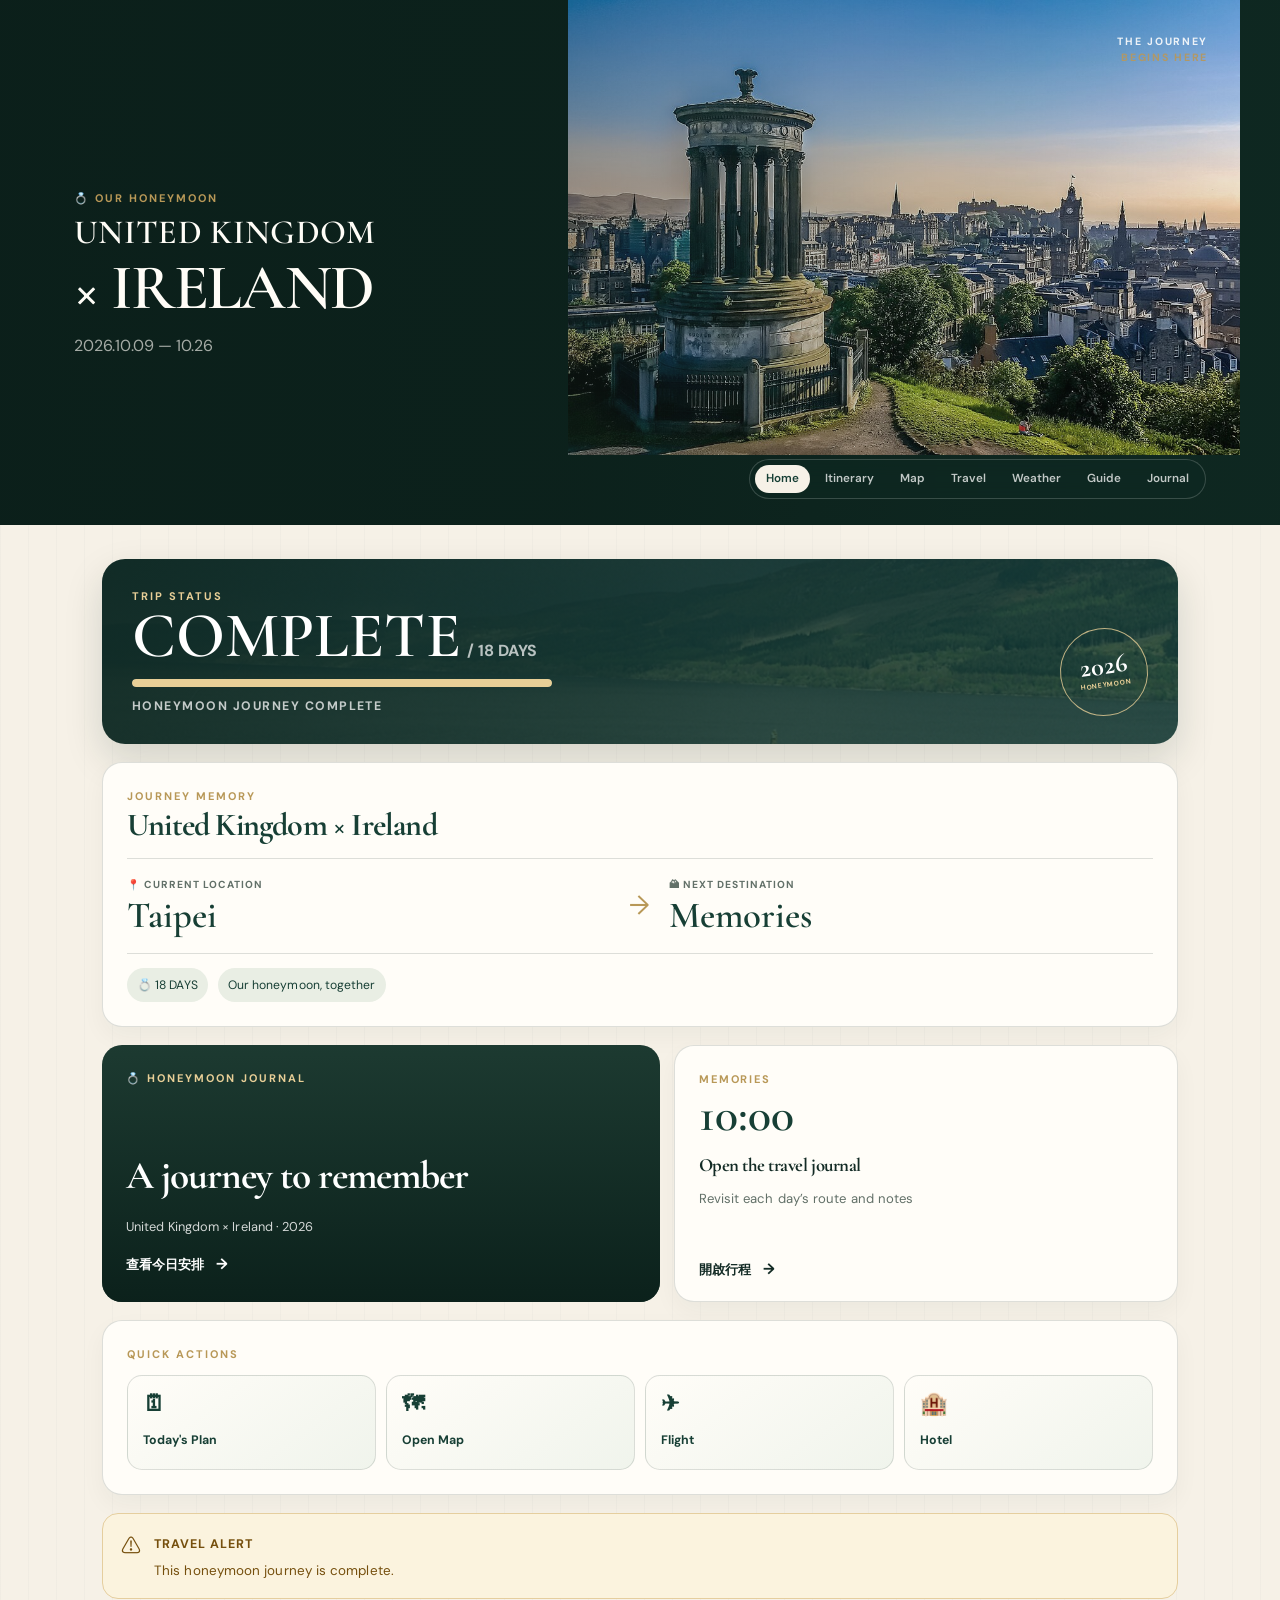
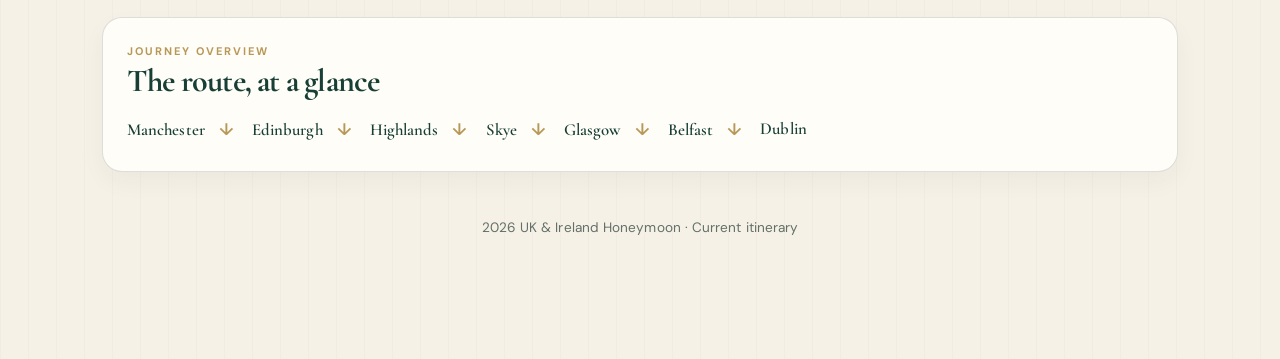
==== commit eb6874aa: "Add itinerary-aware weather dashboard" ====
--- a/index.html
+++ b/index.html
@@ -18,5 +18,6 @@
 <script defer src="js/components.js"></script>
 <script defer src="js/app.js"></script>
 <script defer src="js/journey-map.js"></script>
+    <script defer src="js/weather.js"></script>
 </body>
 </html>
--- a/styles/app.css
+++ b/styles/app.css
@@ -1933,3 +1933,19 @@
 .journey-map-center > *, .map-page-intro > *, .map-layout > *, .map-sidebar > * { min-width:0; }
 @media (max-width:760px) { .map-filter-chips button:nth-child(n+5) { display:block; } }
 @media (max-width:760px) { .map-sidebar { display:flex; width:100%; max-width:100%; grid-auto-flow:initial; grid-auto-columns:auto; grid-template-rows:none; overflow-x:auto; overscroll-behavior-x:contain; }.map-sidebar > .eyebrow,.map-sidebar > h2,.map-sidebar > p { display:none; }.map-sidebar .map-day { flex:0 0 78%; } }
+
+/* Weather: forecast data is presented as travel decisions, not a weather dashboard. */
+body.app-hub-weather #overview > :not(#weather-control-center) { display:none; }
+.weather-control-center { display:grid; gap:18px; }
+.weather-page-intro { display:flex; align-items:end; justify-content:space-between; gap:18px; padding:30px; border-radius:24px; color:#fff; background:linear-gradient(120deg,rgba(15,41,34,.96),rgba(36,56,74,.75)),url("../assets/trip/edinburgh.jpg") center/cover; }
+.weather-page-intro .eyebrow { color:#e8cf97; }.weather-page-intro h2 { margin:6px 0 7px; color:#fff; font-size:clamp(2.25rem,5vw,4rem); line-height:.92; }.weather-page-intro p { margin:0; color:rgba(255,255,255,.78); font-size:.82rem; }.weather-page-intro > span { display:grid; place-content:center; width:74px; height:74px; border:1px solid rgba(232,207,151,.72); border-radius:50%; color:#fff; font:700 1.42rem/.8 "Cormorant Garamond",serif; text-align:center; transform:rotate(-8deg); }.weather-page-intro > span small { margin-top:5px; color:#e8cf97; font:700 .38rem/1 "DM Sans",sans-serif; letter-spacing:.1em; }
+.weather-data { display:grid; gap:14px; }.weather-loading-card,.weather-unavailable { display:flex; gap:16px; align-items:center; padding:22px; border:1px solid var(--line); border-radius:19px; background:var(--paper); }.weather-loading-card > span,.weather-unavailable > span { font-size:2rem; }.weather-loading-card b,.weather-unavailable h2 { color:var(--forest); }.weather-loading-card p,.weather-unavailable p { margin:4px 0 0; color:var(--muted); font-size:.78rem; line-height:1.6; }.weather-unavailable { align-items:start; }.weather-unavailable h2 { margin:6px 0; font-size:1.9rem; }
+.weather-hero-data { display:flex; align-items:end; justify-content:space-between; gap:20px; padding:25px; border:1px solid rgba(184,152,87,.48); border-radius:21px; background:linear-gradient(130deg,#fffdf8,#f6f0df); }.weather-hero-data h2 { margin:7px 0 3px; color:var(--forest); font-size:clamp(2.1rem,5vw,3.6rem); }.weather-hero-data p { margin:0; color:var(--muted); font-size:.78rem; }.weather-temperature { display:grid; grid-template-columns:auto auto; align-items:center; column-gap:8px; color:var(--forest); text-align:right; }.weather-temperature > span { grid-row:span 2; font-size:2rem; }.weather-temperature strong { font:600 3.2rem/.8 "Cormorant Garamond",serif; }.weather-temperature small { color:var(--muted); font-size:.7rem; }.weather-temperature b { grid-column:1 / -1; margin-top:7px; color:#705920; font-size:.75rem; }
+.weather-facts { display:grid; grid-template-columns:repeat(4,1fr); gap:9px; }.weather-facts span,.condition-grid span { display:grid; gap:3px; padding:12px 13px; border:1px solid var(--line); border-radius:14px; color:var(--muted); background:var(--paper); font-size:.7rem; }.weather-facts b,.condition-grid b { color:var(--forest); font-size:.82rem; }.weather-advice { display:grid; grid-template-columns:180px 1fr; gap:20px; align-items:center; padding:19px 20px; border-left:4px solid var(--gold); border-radius:0 17px 17px 0; background:var(--sage-soft); }.weather-advice span,.weather-section-title span,.best-moment span:first-child { color:var(--gold); font-size:.62rem; font-weight:800; letter-spacing:.11em; }.weather-advice h3,.weather-section-title h3 { margin:5px 0 0; color:var(--forest); font-size:1.45rem; }.weather-advice p { margin:0; color:#3d554d; font-size:.82rem; line-height:1.7; }
+.weather-section { padding:20px; border:1px solid var(--line); border-radius:19px; background:var(--paper); }.weather-section-title { display:flex; justify-content:space-between; align-items:end; gap:15px; margin-bottom:14px; }.weather-section-title button { border:1px solid var(--forest); border-radius:999px; padding:7px 10px; color:var(--forest); background:transparent; font-size:.67rem; font-weight:700; cursor:pointer; }.hourly-strip { display:flex; gap:8px; overflow-x:auto; padding-bottom:2px; scrollbar-width:thin; }.hourly-strip article { display:grid; flex:0 0 92px; gap:5px; min-height:120px; padding:12px; border-radius:14px; background:#f8f4ea; }.hourly-strip b { color:var(--forest); font-size:.75rem; }.hourly-strip span { font-size:1.15rem; }.hourly-strip strong { color:var(--forest); font:600 1.35rem/1 "Cormorant Garamond",serif; }.hourly-strip small { color:var(--muted); font-size:.6rem; line-height:1.35; }
+.impact-list { display:grid; gap:8px; }.impact-item { padding:13px 0; border-top:1px solid var(--line); }.impact-item:first-child { border-top:0; }.impact-item > div { display:flex; justify-content:space-between; gap:12px; }.impact-item b { color:var(--forest); font-size:.82rem; }.impact-item span { color:#80652d; font-size:.66rem; font-weight:700; white-space:nowrap; }.impact-item p { margin:5px 0 0; color:var(--muted); font-size:.72rem; }.outfit-section ul { display:flex; flex-wrap:wrap; gap:8px; margin:0; padding:0; list-style:none; }.outfit-section li { padding:9px 11px; border-radius:999px; color:var(--forest); background:var(--sage-soft); font-size:.72rem; font-weight:700; }.rain-plan { display:grid; grid-template-columns:1fr 1fr; gap:16px; border-color:#d8c28f; background:#fffaf0; }.rain-plan .weather-section-title,.rain-plan small { grid-column:1/-1; }.rain-plan b { color:#74551f; font-size:.69rem; letter-spacing:.08em; text-transform:uppercase; }.rain-plan p { margin:7px 0 0; color:#5c5140; font-size:.77rem; line-height:1.6; }.rain-plan small { color:#8b7040; font-size:.65rem; }.condition-grid { display:grid; grid-template-columns:repeat(3,1fr); gap:8px; }.driving-weather > p { margin:15px 0 0; color:var(--muted); font-size:.76rem; line-height:1.6; }
+.route-weather-flow { display:flex; align-items:stretch; gap:8px; overflow-x:auto; }.route-weather-flow article { display:grid; flex:1 0 135px; gap:8px; padding:14px; border-radius:14px; background:#f8f4ea; }.route-weather-flow b { color:var(--forest); font-size:.78rem; }.route-weather-flow span { color:#6c5c36; font-size:.78rem; }.route-weather-flow i { align-self:center; color:var(--gold); font-style:normal; }.best-moment { display:flex; justify-content:space-between; align-items:center; background:linear-gradient(120deg,#f7f0dd,#eef1e8); }.best-moment h3 { margin:6px 0; color:var(--forest); font-size:1.5rem; }.best-moment p { margin:0; color:var(--muted); font-size:.75rem; }.best-moment > span:last-child { font-size:2rem; }
+.weather-upcoming { display:grid; grid-template-columns:repeat(7,minmax(0,1fr)); gap:7px; }.weather-upcoming button { display:grid; gap:5px; min-width:0; border:1px solid var(--line); border-radius:13px; padding:10px; color:var(--forest); background:#fbf9f3; text-align:left; cursor:pointer; }.weather-upcoming button.active { border-color:var(--forest); background:var(--sage-soft); }.weather-upcoming small { color:var(--gold); font-size:.6rem; font-weight:800; }.weather-upcoming b { overflow:hidden; font-size:.7rem; text-overflow:ellipsis; white-space:nowrap; }.weather-upcoming span { font-size:.73rem; }.weather-upcoming em { color:var(--muted); font-size:.58rem; font-style:normal; line-height:1.35; }
+@media (max-width:760px) { .bottom-nav{grid-template-columns:repeat(7,1fr)}.bottom-nav-item b{font-size:.45rem}.weather-page-intro{padding:23px 20px;border-radius:19px}.weather-page-intro h2{font-size:2.3rem}.weather-page-intro>span{width:62px;height:62px;font-size:1.18rem}.weather-hero-data{padding:19px;align-items:start}.weather-hero-data h2{font-size:2.45rem}.weather-temperature strong{font-size:2.65rem}.weather-facts{grid-template-columns:1fr 1fr}.weather-advice{grid-template-columns:1fr;gap:9px;padding:17px}.weather-section{padding:17px;border-radius:16px}.weather-section-title h3{font-size:1.3rem}.impact-item>div{display:grid;gap:4px}.impact-item span{white-space:normal}.rain-plan{grid-template-columns:1fr;gap:12px}.condition-grid{grid-template-columns:1fr}.weather-upcoming{display:flex;overflow-x:auto;padding-bottom:2px}.weather-upcoming button{flex:0 0 126px}.weather-page-intro>span{display:none} }
+.weather-control-center,.weather-data { grid-template-columns:minmax(0,1fr); min-width:0; }
+.weather-control-center > *,.weather-data > * { min-width:0; }
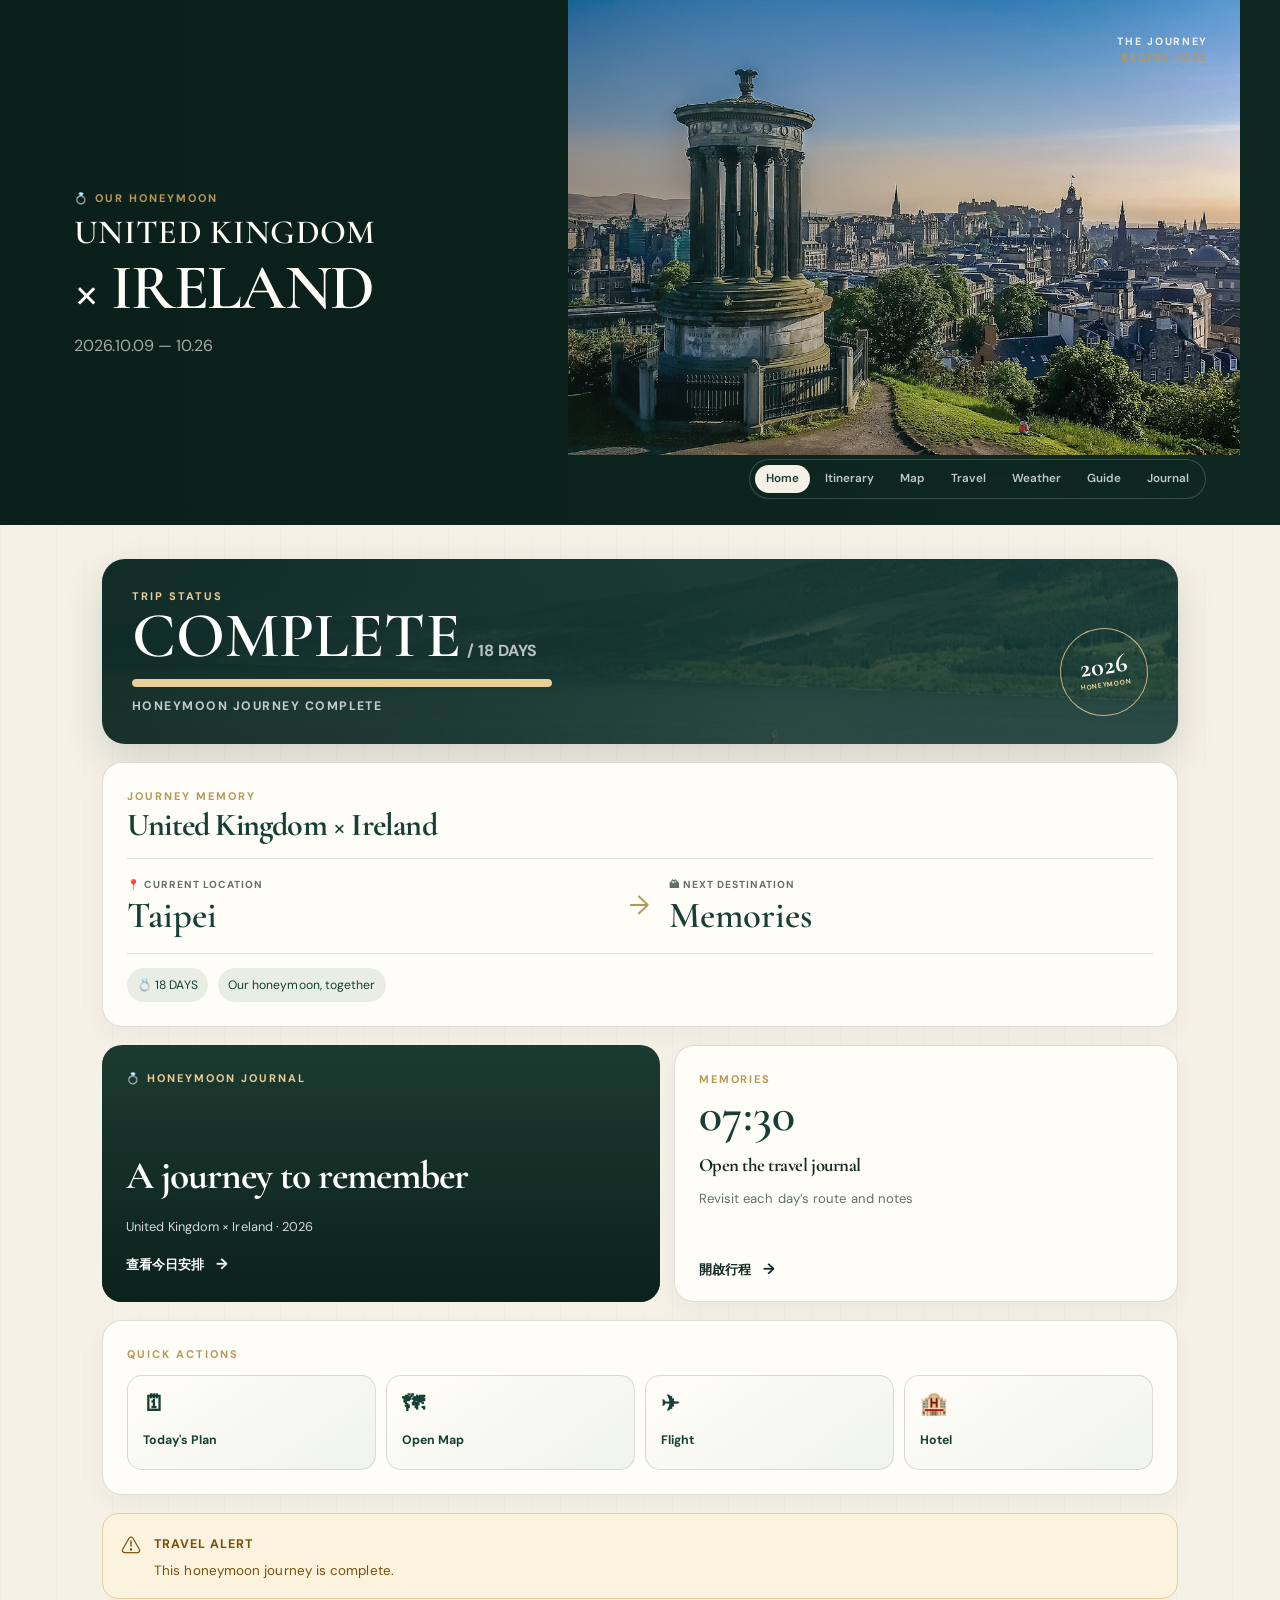
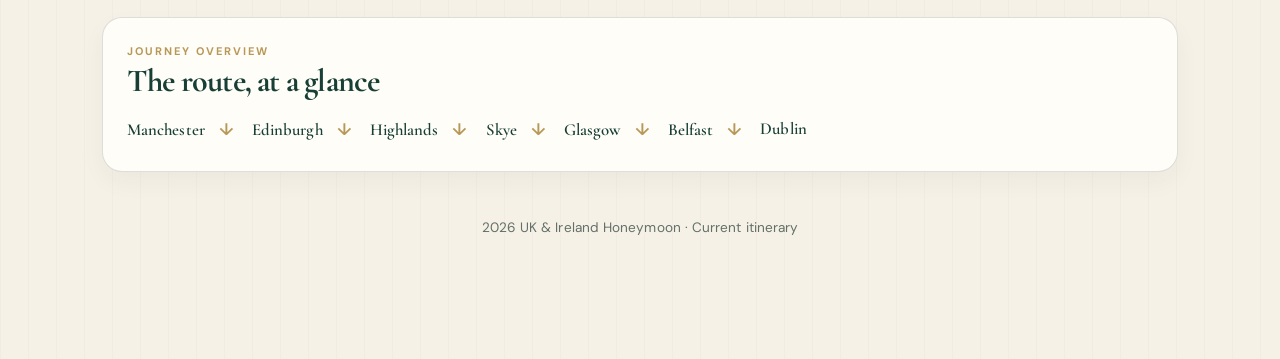
==== commit eb53d001: "Bust cache for home dashboard fix" ====
--- a/index.html
+++ b/index.html
@@ -14,9 +14,9 @@
 <body>
 <div id="app"></div>
 <script defer src="https://unpkg.com/leaflet@1.9.4/dist/leaflet.js"></script>
-<script defer src="js/data/itinerary-data.js"></script>
+<script defer src="js/data/itinerary-data.js?v=pdf-copy-20261007"></script>
 <script defer src="js/components.js"></script>
-<script defer src="js/app.js"></script>
+<script defer src="js/app.js?v=mobile-home-fix-20261009"></script>
 <script defer src="js/journey-map.js"></script>
     <script defer src="js/weather.js"></script>
 </body>
--- a/styles/app.css
+++ b/styles/app.css
@@ -1949,3 +1949,48 @@
 @media (max-width:760px) { .bottom-nav{grid-template-columns:repeat(7,1fr)}.bottom-nav-item b{font-size:.45rem}.weather-page-intro{padding:23px 20px;border-radius:19px}.weather-page-intro h2{font-size:2.3rem}.weather-page-intro>span{width:62px;height:62px;font-size:1.18rem}.weather-hero-data{padding:19px;align-items:start}.weather-hero-data h2{font-size:2.45rem}.weather-temperature strong{font-size:2.65rem}.weather-facts{grid-template-columns:1fr 1fr}.weather-advice{grid-template-columns:1fr;gap:9px;padding:17px}.weather-section{padding:17px;border-radius:16px}.weather-section-title h3{font-size:1.3rem}.impact-item>div{display:grid;gap:4px}.impact-item span{white-space:normal}.rain-plan{grid-template-columns:1fr;gap:12px}.condition-grid{grid-template-columns:1fr}.weather-upcoming{display:flex;overflow-x:auto;padding-bottom:2px}.weather-upcoming button{flex:0 0 126px}.weather-page-intro>span{display:none} }
 .weather-control-center,.weather-data { grid-template-columns:minmax(0,1fr); min-width:0; }
 .weather-control-center > *,.weather-data > * { min-width:0; }
+.weather-source-note { margin:-6px 2px 0; color:var(--muted); font-size:.66rem; text-align:right; }
+.weather-facts { grid-template-columns:repeat(4,minmax(0,1fr)); }
+@media (max-width:760px) { .weather-facts { grid-template-columns:repeat(2,minmax(0,1fr)); } }
+
+/* Timeline geometry: time, marker and event each receive their own column. */
+.tab-content:not(#overview) .timeline-item {
+    --timeline-time: 112px;
+    --timeline-gap: 10px;
+    display:grid;
+    grid-template-columns:var(--timeline-time) 20px minmax(0,1fr);
+    column-gap:var(--timeline-gap);
+    align-items:start;
+}
+.tab-content:not(#overview) .timeline-item::before {
+    left:calc(var(--timeline-time) + var(--timeline-gap) + 10px);
+    top:28px;
+}
+.tab-content:not(#overview) .timeline-dot {
+    position:relative;
+    grid-column:2;
+    grid-row:1;
+    justify-self:center;
+    left:auto;
+    top:9px;
+}
+.tab-content:not(#overview) .event { grid-column:3; padding:13px 15px; }
+.tab-content:not(#overview) .time { grid-column:1; padding-right:6px; overflow-wrap:anywhere; }
+.tab-content:not(#overview) .timeline-meta { margin-top:7px; }
+.tab-content:not(#overview) .timeline-detail-toggle { margin-top:9px; }
+@media (max-width:760px) {
+    .tab-content:not(#overview) .timeline-item { --timeline-time:72px; --timeline-gap:8px; grid-template-columns:var(--timeline-time) 20px minmax(0,1fr); gap:var(--timeline-gap); }
+    .tab-content:not(#overview) .timeline-item::before { left:calc(var(--timeline-time) + var(--timeline-gap) + 10px); }
+    .tab-content:not(#overview) .timeline-dot { left:auto; top:9px; }
+    .tab-content:not(#overview) .time { padding-right:5px; font-size:.68rem; line-height:1.35; }
+    .tab-content:not(#overview) .event { padding:11px 12px; }
+}
+
+/* Multi-stop days read as a route card, not as a sentence made of arrows. */
+.day-header .route.route-endpoints { display:flex; align-items:center; flex-wrap:wrap; gap:9px; margin-top:8px; color:var(--forest); font:600 1.1rem/1 "Cormorant Garamond",serif; }
+.day-header .route-endpoints span { padding:6px 9px; border:1px solid rgba(23,63,53,.17); border-radius:999px; background:rgba(255,253,248,.76); }
+.day-header .route-endpoints i { color:var(--gold); font:700 .68rem/1 "DM Sans",sans-serif; font-style:normal; letter-spacing:.07em; text-transform:uppercase; }
+.route-stops { display:flex; flex-wrap:wrap; align-items:center; gap:6px; margin-top:11px; }
+.route-stops small { margin-right:2px; color:var(--gold); font:800 .58rem/1 "DM Sans",sans-serif; letter-spacing:.13em; }
+.route-stops span { padding:5px 8px; border-radius:999px; color:#506459; background:rgba(226,234,222,.76); font-size:.68rem; line-height:1.2; }
+@media (max-width:760px) { .day-header .route.route-endpoints { gap:7px; font-size:1rem; }.day-header .route-endpoints span { padding:6px 8px; }.route-stops { margin-top:9px; }.route-stops span { font-size:.63rem; } }
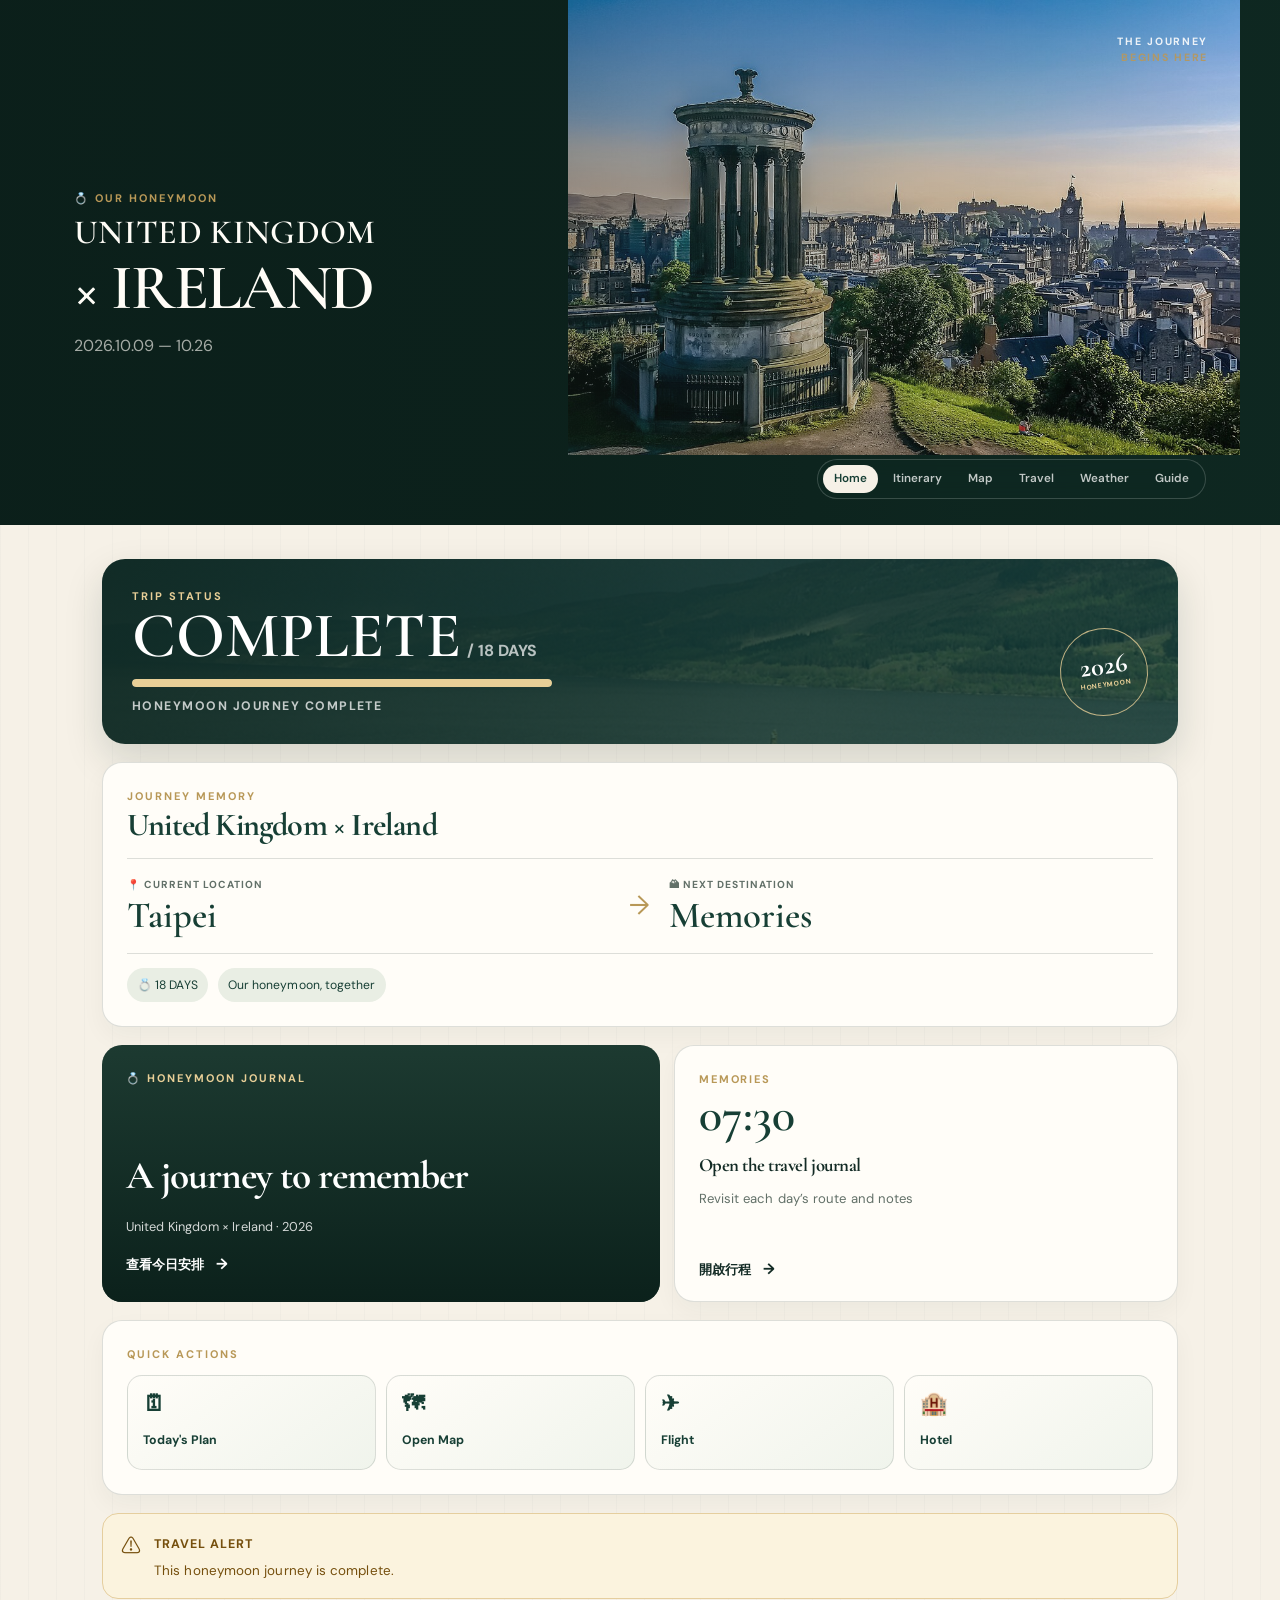
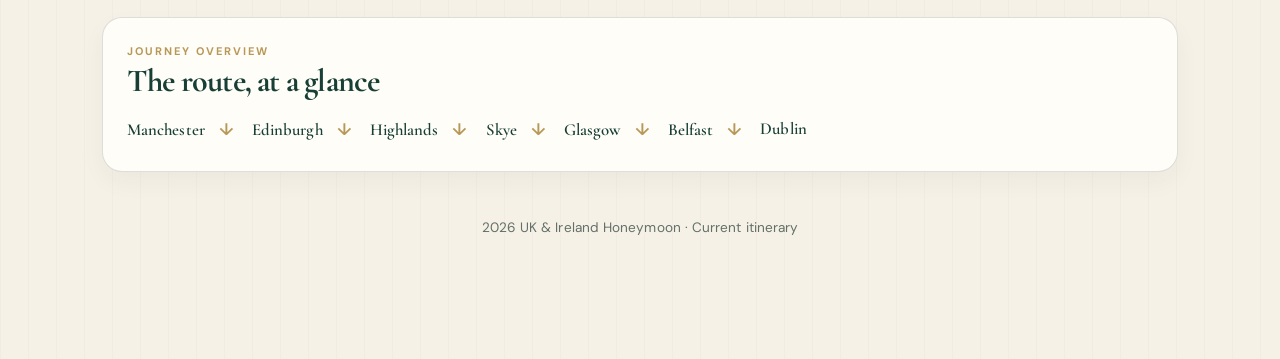
==== commit e733abeb: "Fix mobile homepage navigation" ====
--- a/index.html
+++ b/index.html
@@ -16,7 +16,7 @@
 <script defer src="https://unpkg.com/leaflet@1.9.4/dist/leaflet.js"></script>
 <script defer src="js/data/itinerary-data.js?v=pdf-copy-20261007"></script>
 <script defer src="js/components.js"></script>
-<script defer src="js/app.js?v=mobile-home-fix-20261009"></script>
+<script defer src="js/app.js?v=mobile-navigation-fix-20261009"></script>
 <script defer src="js/journey-map.js"></script>
     <script defer src="js/weather.js"></script>
 </body>
--- a/styles/app.css
+++ b/styles/app.css
@@ -1946,7 +1946,7 @@
 .impact-list { display:grid; gap:8px; }.impact-item { padding:13px 0; border-top:1px solid var(--line); }.impact-item:first-child { border-top:0; }.impact-item > div { display:flex; justify-content:space-between; gap:12px; }.impact-item b { color:var(--forest); font-size:.82rem; }.impact-item span { color:#80652d; font-size:.66rem; font-weight:700; white-space:nowrap; }.impact-item p { margin:5px 0 0; color:var(--muted); font-size:.72rem; }.outfit-section ul { display:flex; flex-wrap:wrap; gap:8px; margin:0; padding:0; list-style:none; }.outfit-section li { padding:9px 11px; border-radius:999px; color:var(--forest); background:var(--sage-soft); font-size:.72rem; font-weight:700; }.rain-plan { display:grid; grid-template-columns:1fr 1fr; gap:16px; border-color:#d8c28f; background:#fffaf0; }.rain-plan .weather-section-title,.rain-plan small { grid-column:1/-1; }.rain-plan b { color:#74551f; font-size:.69rem; letter-spacing:.08em; text-transform:uppercase; }.rain-plan p { margin:7px 0 0; color:#5c5140; font-size:.77rem; line-height:1.6; }.rain-plan small { color:#8b7040; font-size:.65rem; }.condition-grid { display:grid; grid-template-columns:repeat(3,1fr); gap:8px; }.driving-weather > p { margin:15px 0 0; color:var(--muted); font-size:.76rem; line-height:1.6; }
 .route-weather-flow { display:flex; align-items:stretch; gap:8px; overflow-x:auto; }.route-weather-flow article { display:grid; flex:1 0 135px; gap:8px; padding:14px; border-radius:14px; background:#f8f4ea; }.route-weather-flow b { color:var(--forest); font-size:.78rem; }.route-weather-flow span { color:#6c5c36; font-size:.78rem; }.route-weather-flow i { align-self:center; color:var(--gold); font-style:normal; }.best-moment { display:flex; justify-content:space-between; align-items:center; background:linear-gradient(120deg,#f7f0dd,#eef1e8); }.best-moment h3 { margin:6px 0; color:var(--forest); font-size:1.5rem; }.best-moment p { margin:0; color:var(--muted); font-size:.75rem; }.best-moment > span:last-child { font-size:2rem; }
 .weather-upcoming { display:grid; grid-template-columns:repeat(7,minmax(0,1fr)); gap:7px; }.weather-upcoming button { display:grid; gap:5px; min-width:0; border:1px solid var(--line); border-radius:13px; padding:10px; color:var(--forest); background:#fbf9f3; text-align:left; cursor:pointer; }.weather-upcoming button.active { border-color:var(--forest); background:var(--sage-soft); }.weather-upcoming small { color:var(--gold); font-size:.6rem; font-weight:800; }.weather-upcoming b { overflow:hidden; font-size:.7rem; text-overflow:ellipsis; white-space:nowrap; }.weather-upcoming span { font-size:.73rem; }.weather-upcoming em { color:var(--muted); font-size:.58rem; font-style:normal; line-height:1.35; }
-@media (max-width:760px) { .bottom-nav{grid-template-columns:repeat(7,1fr)}.bottom-nav-item b{font-size:.45rem}.weather-page-intro{padding:23px 20px;border-radius:19px}.weather-page-intro h2{font-size:2.3rem}.weather-page-intro>span{width:62px;height:62px;font-size:1.18rem}.weather-hero-data{padding:19px;align-items:start}.weather-hero-data h2{font-size:2.45rem}.weather-temperature strong{font-size:2.65rem}.weather-facts{grid-template-columns:1fr 1fr}.weather-advice{grid-template-columns:1fr;gap:9px;padding:17px}.weather-section{padding:17px;border-radius:16px}.weather-section-title h3{font-size:1.3rem}.impact-item>div{display:grid;gap:4px}.impact-item span{white-space:normal}.rain-plan{grid-template-columns:1fr;gap:12px}.condition-grid{grid-template-columns:1fr}.weather-upcoming{display:flex;overflow-x:auto;padding-bottom:2px}.weather-upcoming button{flex:0 0 126px}.weather-page-intro>span{display:none} }
+@media (max-width:760px) { .bottom-nav{grid-template-columns:repeat(6,1fr)}.bottom-nav-item b{font-size:.45rem}.weather-page-intro{padding:23px 20px;border-radius:19px}.weather-page-intro h2{font-size:2.3rem}.weather-page-intro>span{width:62px;height:62px;font-size:1.18rem}.weather-hero-data{padding:19px;align-items:start}.weather-hero-data h2{font-size:2.45rem}.weather-temperature strong{font-size:2.65rem}.weather-facts{grid-template-columns:1fr 1fr}.weather-advice{grid-template-columns:1fr;gap:9px;padding:17px}.weather-section{padding:17px;border-radius:16px}.weather-section-title h3{font-size:1.3rem}.impact-item>div{display:grid;gap:4px}.impact-item span{white-space:normal}.rain-plan{grid-template-columns:1fr;gap:12px}.condition-grid{grid-template-columns:1fr}.weather-upcoming{display:flex;overflow-x:auto;padding-bottom:2px}.weather-upcoming button{flex:0 0 126px}.weather-page-intro>span{display:none} }
 .weather-control-center,.weather-data { grid-template-columns:minmax(0,1fr); min-width:0; }
 .weather-control-center > *,.weather-data > * { min-width:0; }
 .weather-source-note { margin:-6px 2px 0; color:var(--muted); font-size:.66rem; text-align:right; }
